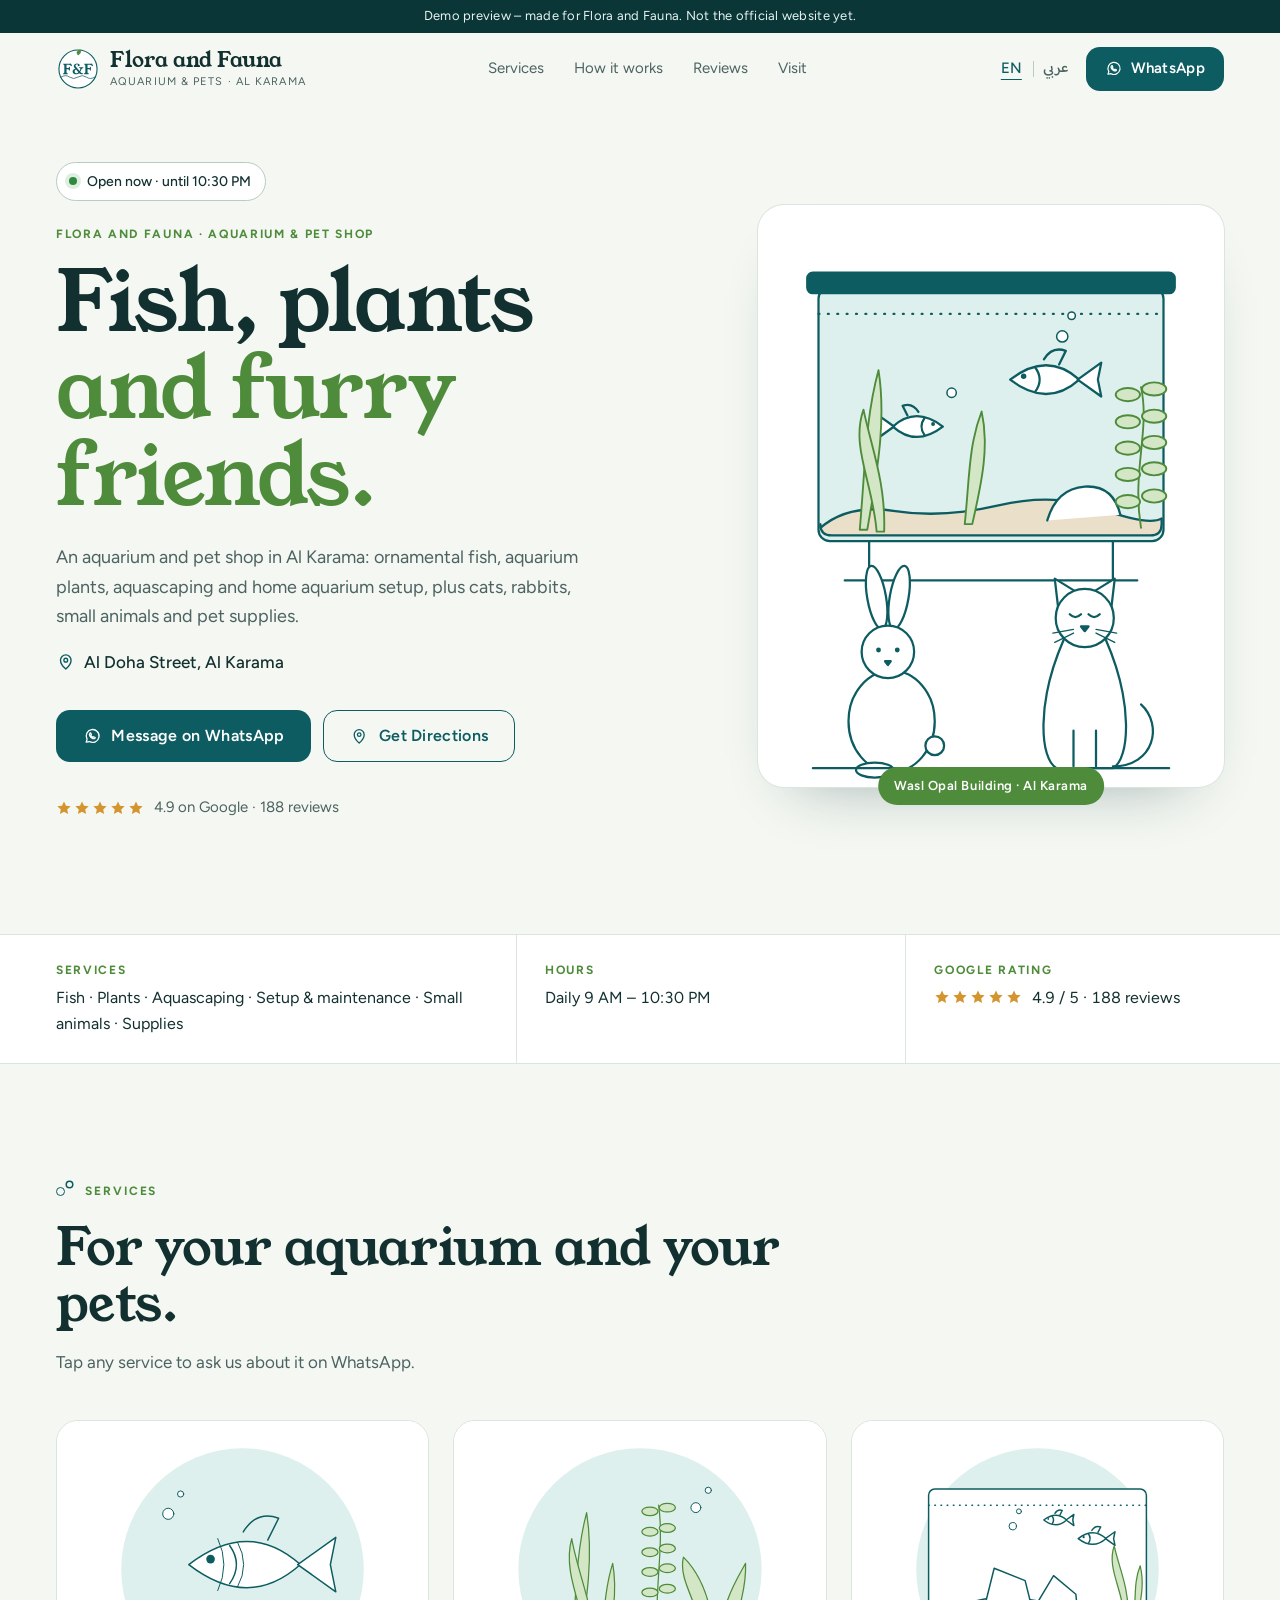
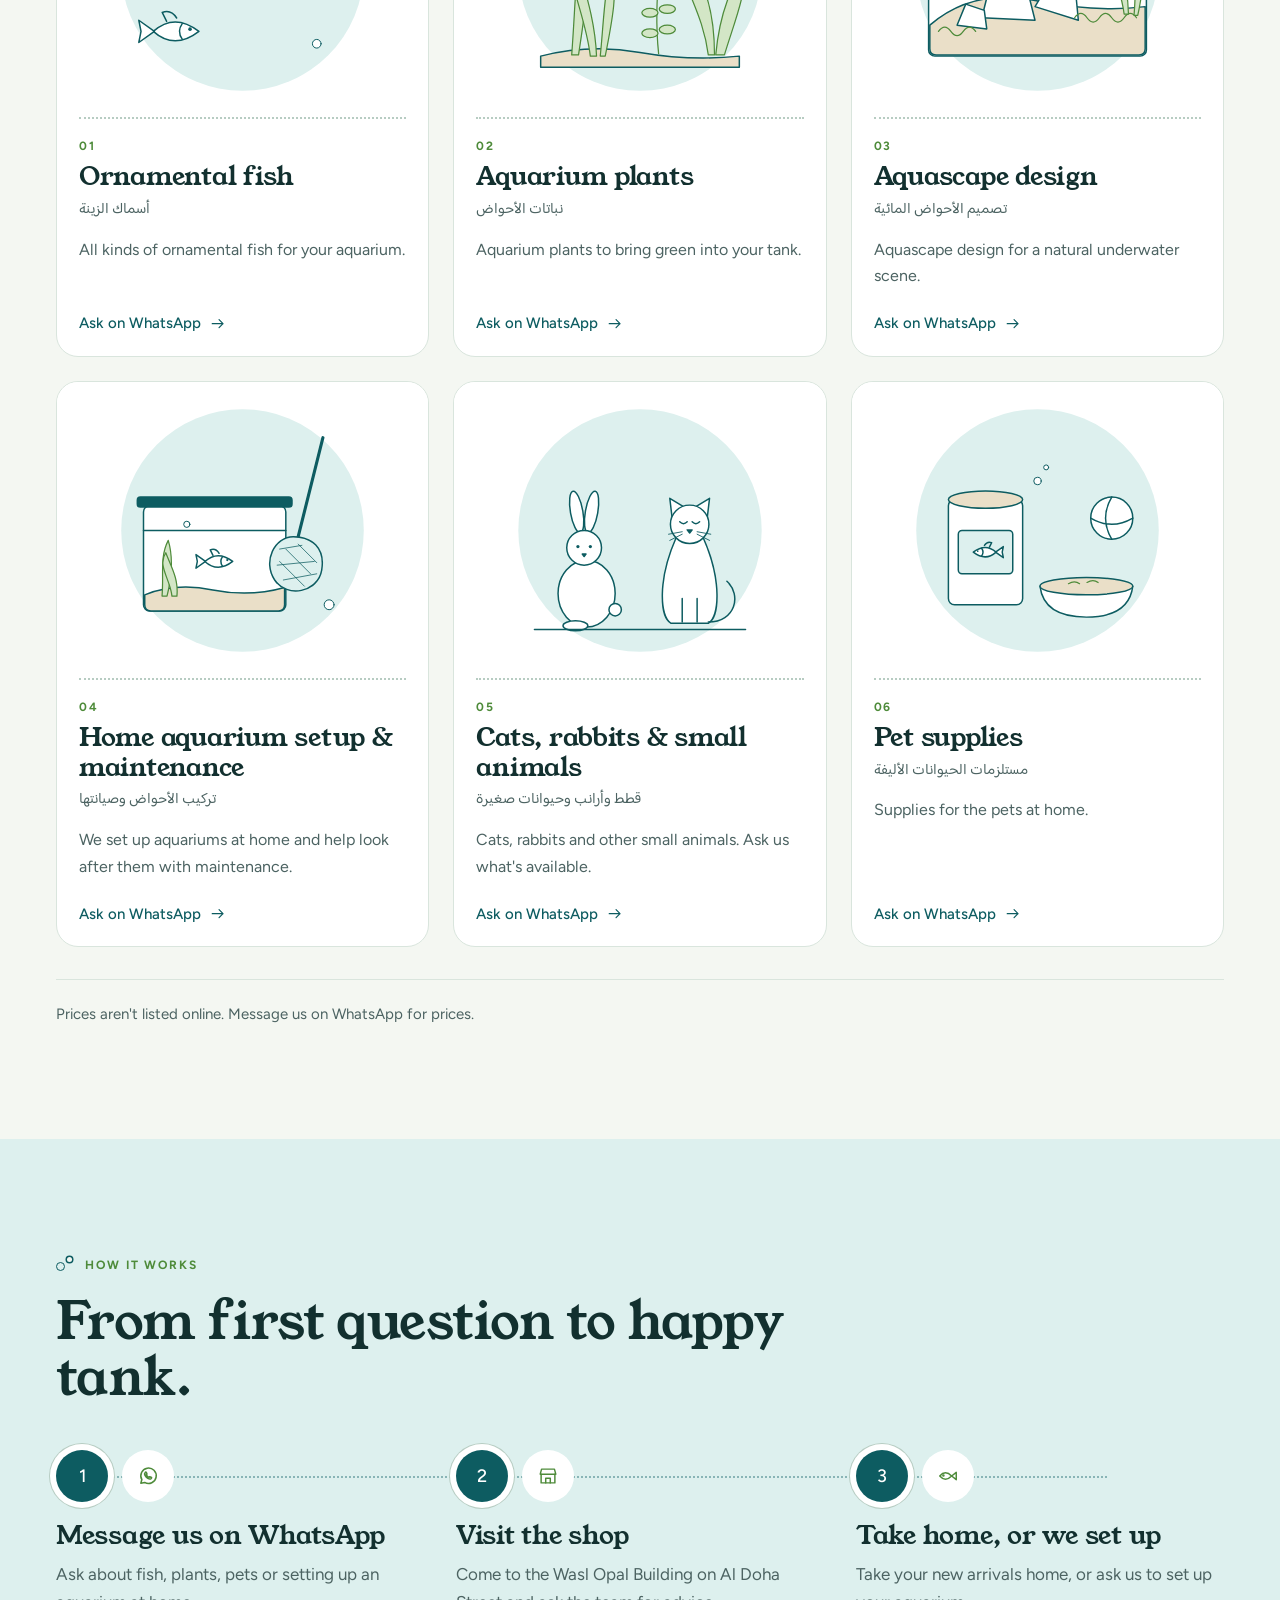
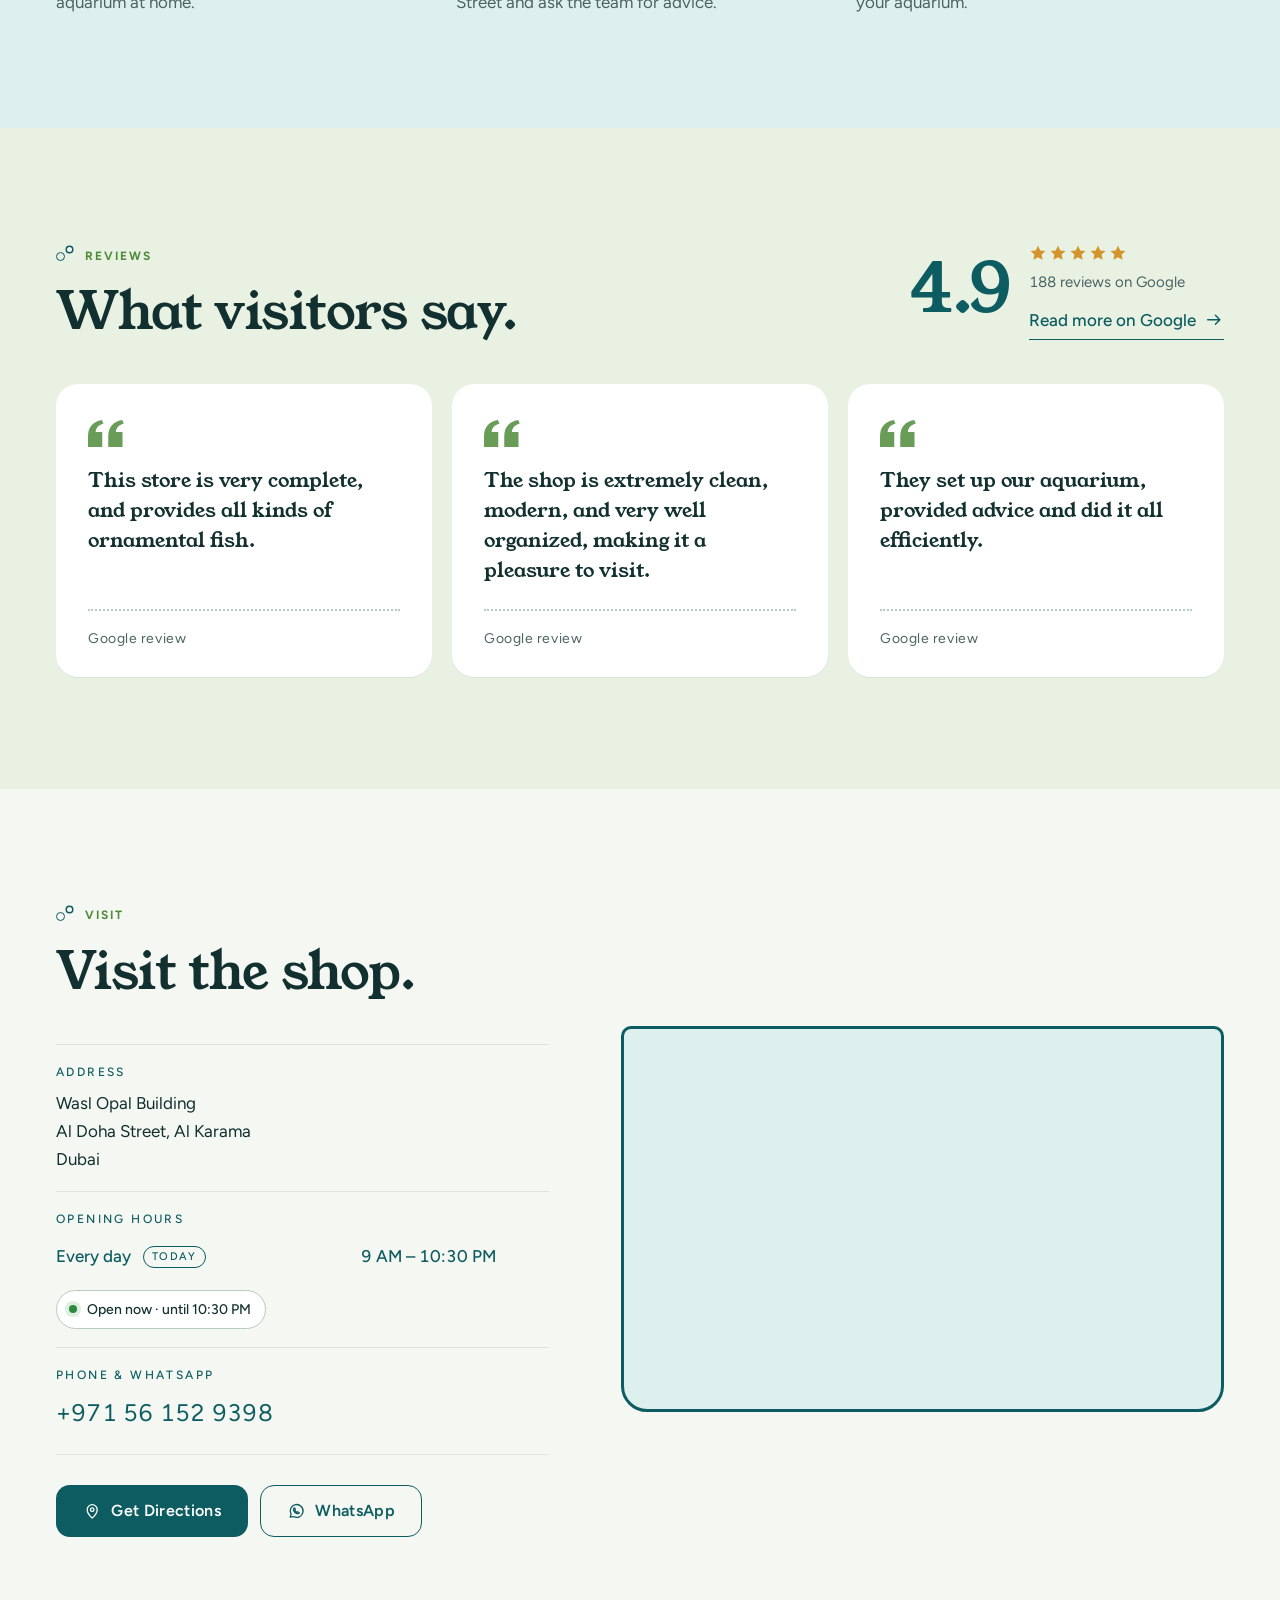
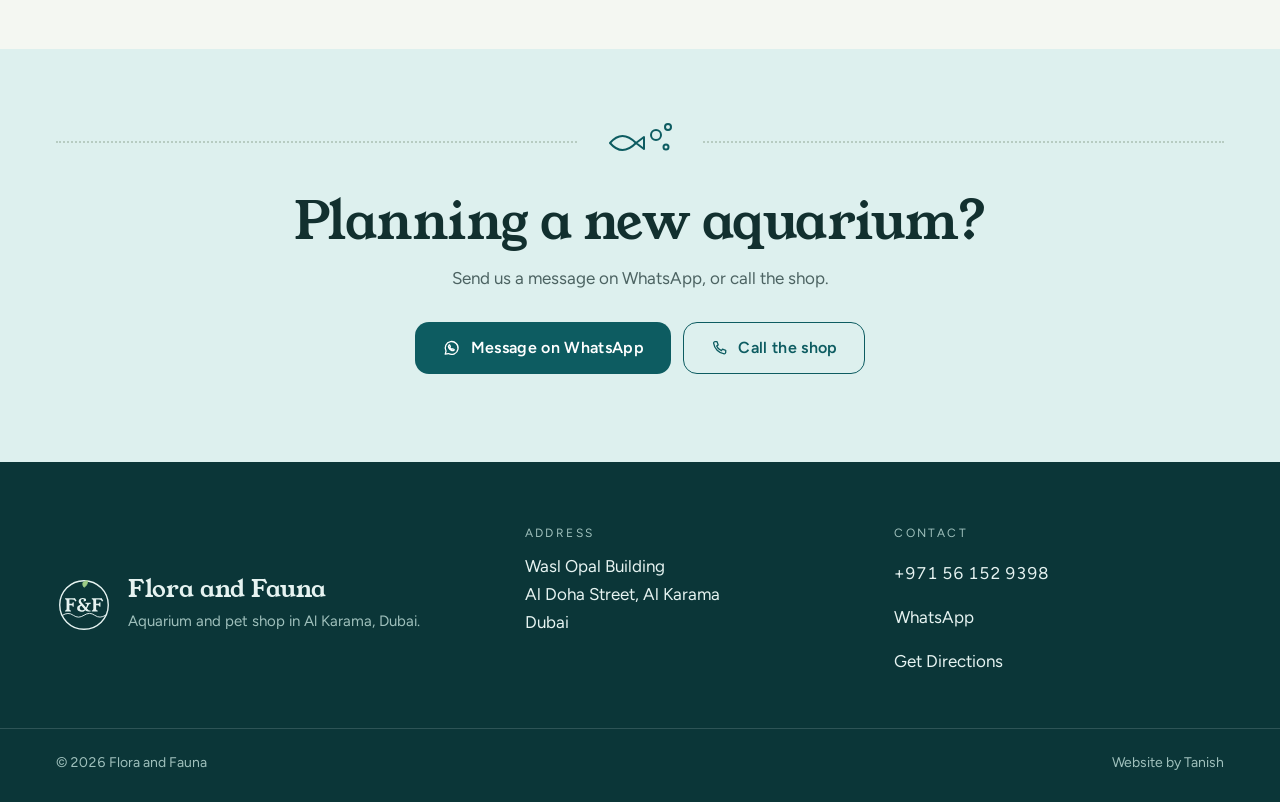
==== index.html @ 88a0947f "Demo website for Flora and Fauna aquarium & pet shop, Al Karama, Dubai Co-Authored-By: Claude Opus 5" ====
<!doctype html>
<html lang="en" dir="ltr">
<head>
  <meta charset="utf-8">
  <meta name="viewport" content="width=device-width, initial-scale=1, viewport-fit=cover">
  <title>Flora and Fauna · Aquarium and pet shop in Al Karama, Dubai</title>
  <meta name="description" content="Aquarium and pet shop in Al Karama, Dubai: ornamental fish, aquarium plants, aquascape design, home aquarium setup and maintenance, cats, rabbits, small animals and pet supplies. Rated 4.9 on Google.">
  <meta name="robots" content="noindex">
  <meta name="theme-color" content="#F4F7F2">

  <link rel="icon" href="images/logo.svg" type="image/svg+xml">
  <link rel="apple-touch-icon" href="images/apple-touch-icon.png">

  <!-- Social sharing (WhatsApp, iMessage, X…). WhatsApp previews don't run JavaScript, so these are plain text. -->
  <meta property="og:type" content="website">
  <meta property="og:site_name" content="Flora and Fauna">
  <meta property="og:title" content="Flora and Fauna · Aquarium & pet shop, Al Karama">
  <meta property="og:description" content="Ornamental fish, aquarium plants, aquascaping, home aquarium setup, cats, rabbits & pet supplies. 4.9 on Google.">
  <meta property="og:url" content="https://tanish0212.github.io/flora-and-fauna-demo/">
  <meta property="og:image" content="https://tanish0212.github.io/flora-and-fauna-demo/images/og-image.jpg">
  <meta property="og:image:type" content="image/jpeg">
  <meta property="og:image:width" content="1200">
  <meta property="og:image:height" content="630">
  <meta property="og:image:alt" content="Flora and Fauna, an aquarium and pet shop in Al Karama, Dubai">
  <meta name="twitter:card" content="summary_large_image">
  <meta name="twitter:title" content="Flora and Fauna · Aquarium & pet shop, Al Karama">
  <meta name="twitter:description" content="Ornamental fish, aquarium plants, aquascaping, home aquarium setup, cats, rabbits & pet supplies. 4.9 on Google.">
  <meta name="twitter:image" content="https://tanish0212.github.io/flora-and-fauna-demo/images/og-image.jpg">

  <link rel="preconnect" href="https://fonts.googleapis.com">
  <link rel="preconnect" href="https://fonts.gstatic.com" crossorigin>
  <!-- Fonts load without blocking the first paint -->
  <link rel="preload" as="style" href="https://fonts.googleapis.com/css2?family=Young+Serif&amp;family=Figtree:wght@400;500;600;700&amp;family=Baloo+Bhaijaan+2:wght@400;500;600&amp;display=swap">
  <link rel="stylesheet" href="https://fonts.googleapis.com/css2?family=Young+Serif&amp;family=Figtree:wght@400;500;600;700&amp;family=Baloo+Bhaijaan+2:wght@400;500;600&amp;display=swap" media="print" onload="this.media='all'">
  <noscript><link rel="stylesheet" href="https://fonts.googleapis.com/css2?family=Young+Serif&amp;family=Figtree:wght@400;500;600;700&amp;family=Baloo+Bhaijaan+2:wght@400;500;600&amp;display=swap"></noscript>
  <link rel="stylesheet" href="style.css">
</head>
<body>
  <a class="skip-link" href="#main" data-t="skip">Skip to content</a>

  <!-- DEMO BANNER: delete this line (or set SHOP.showDemoBanner = false) when the site goes live -->
  <p class="demo-banner" data-t="demoBanner">Demo preview – made for Flora and Fauna. Not the official website yet.</p>

  <header class="site-header">
    <div class="container header-inner">
      <a class="brand" href="#top">
        <img class="brand-mark" src="images/logo.svg" width="44" height="44" alt="">
        <span class="brand-word">
          <span class="brand-name" data-t="brandName">Flora and Fauna</span>
          <span class="brand-sub" data-t="brandSub">Aquarium & Pets · Al Karama</span>
        </span>
        <span class="visually-hidden" data-shop="name">Flora and Fauna</span>
      </a>
      <nav class="nav" data-t-aria="navLabel" aria-label="Main">
        <a href="#services" data-t="navServices">Services</a>
        <a href="#how" data-t="navHow">How it works</a>
        <a href="#reviews" data-t="navReviews">Reviews</a>
        <a href="#visit" data-t="navVisit">Visit</a>
      </nav>
      <div class="header-actions">
        <div class="lang-toggle" role="group" data-t-aria="langLabel" aria-label="Language">
          <button type="button" data-lang="en" lang="en" aria-pressed="true">EN</button>
          <span class="lang-sep" aria-hidden="true"></span>
          <button type="button" data-lang="ar" lang="ar" aria-pressed="false">عربي</button>
        </div>
        <a class="btn btn-primary btn-sm js-wa" href="https://wa.me/971561529398?text=Hello%20Flora%20and%20Fauna%2C%20I%20found%20you%20on%20your%20website%20and%20I%27d%20like%20to%20ask%20a%20question." target="_blank" rel="noopener" data-t-aria="waAria" aria-label="Message Flora and Fauna on WhatsApp">
          <svg class="icon" viewBox="0 0 24 24" width="18" height="18" aria-hidden="true"><use href="#i-wa"/></svg>
          <span class="label-long" data-t="waShort">WhatsApp</span>
        </a>
      </div>
    </div>
  </header>

  <main id="main">
    <!-- HERO -->
    <section class="hero" id="top" aria-labelledby="hero-title">
      <div class="container hero-grid">
        <div class="hero-copy">
          <p class="status js-status reveal"><span class="status-dot" aria-hidden="true"></span><span class="status-text"></span></p>
          <p class="eyebrow reveal" data-t="heroEyebrow">Flora and Fauna</p>
          <h1 class="hero-title js-hero-title" id="hero-title">Fish, plants and furry friends.</h1>
          <p class="lead reveal" data-t="heroSub"></p>
          <p class="place reveal">
            <svg class="icon" viewBox="0 0 24 24" width="18" height="18" aria-hidden="true"><use href="#i-pin"/></svg>
            <span data-t="heroPlace">Al Doha Street, Al Karama</span>
          </p>
          <div class="actions reveal">
            <a class="btn btn-primary js-wa" href="https://wa.me/971561529398?text=Hello%20Flora%20and%20Fauna%2C%20I%20found%20you%20on%20your%20website%20and%20I%27d%20like%20to%20ask%20a%20question." target="_blank" rel="noopener">
              <svg class="icon" viewBox="0 0 24 24" width="20" height="20" aria-hidden="true"><use href="#i-wa"/></svg>
              <span data-t="waCta">Message on WhatsApp</span><span class="visually-hidden js-newtab"></span>
            </a>
            <a class="btn btn-ghost js-dir" href="https://www.google.com/maps/search/?api=1&amp;query=Flora+and+Fauna+Wasl+Opal+Building+Al+Doha+Street+Al+Karama+Dubai" target="_blank" rel="noopener">
              <svg class="icon" viewBox="0 0 24 24" width="20" height="20" aria-hidden="true"><use href="#i-pin"/></svg>
              <span data-t="directions">Get Directions</span><span class="visually-hidden js-newtab"></span>
            </a>
          </div>
          <a class="rating js-rating js-reviews reveal" href="#reviews"></a>
        </div>
        <figure class="hero-media reveal">
          <div class="frame">
            <img class="js-img" data-img="hero" src="images/aquarium.svg" alt="" width="480" height="600" fetchpriority="high">
          </div>
          <figcaption class="media-caption" data-t="heroCaption">Wasl Opal Building · Al Karama</figcaption>
        </figure>
      </div>
    </section>

    <!-- QUICK FACTS -->
    <section class="strip" data-t-aria="stripAria" aria-label="Quick facts">
      <div class="container strip-grid">
        <div class="strip-item">
          <span class="strip-label" data-t="stripServicesLabel">Services</span>
          <span class="strip-value" data-t="stripServices"></span>
        </div>
        <div class="strip-item">
          <span class="strip-label" data-t="stripHoursLabel">Hours</span>
          <span class="strip-value js-strip-hours"></span>
        </div>
        <div class="strip-item">
          <span class="strip-label" data-t="stripRatingLabel">Google rating</span>
          <span class="strip-value"><span class="js-stars"></span> <span class="num" data-t="stripRating"></span></span>
        </div>
      </div>
    </section>

    <!-- SERVICES -->
    <section class="section" id="services" aria-labelledby="services-title">
      <div class="container">
        <header class="section-head reveal">
          <p class="kicker"><span class="kicker-num">01</span><span data-t="servicesKicker">Services</span></p>
          <h2 id="services-title" data-t="servicesTitle">For your aquarium and your pets.</h2>
          <p class="section-intro" data-t="servicesIntro"></p>
        </header>
        <ul class="services js-services" role="list"></ul>
        <p class="quote-note reveal" data-t="quoteNote"></p>
      </div>
    </section>

    <!-- HOW IT WORKS -->
    <section class="section section-alt" id="how" aria-labelledby="how-title">
      <div class="container">
        <header class="section-head reveal">
          <p class="kicker"><span class="kicker-num">02</span><span data-t="howKicker">How it works</span></p>
          <h2 id="how-title" data-t="howTitle">Three simple steps.</h2>
        </header>
        <ol class="steps js-steps" role="list"></ol>
      </div>
    </section>

    <!-- REVIEWS -->
    <section class="section section-reviews" id="reviews" aria-labelledby="reviews-title">
      <div class="container">
        <div class="reviews-head reveal">
          <div>
            <p class="kicker"><span class="kicker-num">03</span><span data-t="reviewsKicker">Reviews</span></p>
            <h2 id="reviews-title" data-t="reviewsTitle">In our customers' words.</h2>
          </div>
          <div class="score">
            <span class="score-value js-score" lang="en" dir="ltr">4.9</span>
            <div class="score-meta">
              <span class="js-stars score-stars"></span>
              <span class="score-count num" data-t="basedOn">188 reviews on Google</span>
              <a class="text-link js-reviews" href="#reviews">
                <span data-t="readMore">Read more on Google</span><span class="visually-hidden js-newtab"></span>
                <svg class="icon icon-arrow" viewBox="0 0 24 24" width="18" height="18" aria-hidden="true"><use href="#i-arrow"/></svg>
              </a>
            </div>
          </div>
        </div>
        <ul class="reviews js-reviews-list" role="list"></ul>
      </div>
    </section>

    <!-- VISIT -->
    <section class="section section-visit" id="visit" aria-labelledby="visit-title">
      <div class="container visit-grid">
        <div class="visit-copy">
          <header class="section-head reveal">
            <p class="kicker"><span class="kicker-num">04</span><span data-t="visitKicker">Visit</span></p>
            <h2 id="visit-title" data-t="visitTitle">Find us.</h2>
          </header>
          <dl class="visit-info reveal">
            <div>
              <dt data-t="addressLabel">Address</dt>
              <dd><address class="js-address"></address></dd>
            </div>
            <div>
              <dt data-t="hoursLabel">Opening hours</dt>
              <dd>
                <table class="hours js-hours"></table>
                <span class="status status--inline js-status"><span class="status-dot" aria-hidden="true"></span><span class="status-text"></span></span>
              </dd>
            </div>
            <div>
              <dt data-t="phoneLabel">Phone &amp; WhatsApp</dt>
              <dd><a class="phone-link js-tel js-phone" href="tel:+971561529398">+971 56 152 9398</a></dd>
            </div>
          </dl>
          <div class="actions reveal">
            <a class="btn btn-primary js-dir" href="https://www.google.com/maps/search/?api=1&amp;query=Flora+and+Fauna+Wasl+Opal+Building+Al+Doha+Street+Al+Karama+Dubai" target="_blank" rel="noopener">
              <svg class="icon" viewBox="0 0 24 24" width="20" height="20" aria-hidden="true"><use href="#i-pin"/></svg>
              <span data-t="directions">Get Directions</span><span class="visually-hidden js-newtab"></span>
            </a>
            <a class="btn btn-ghost js-wa" href="https://wa.me/971561529398?text=Hello%20Flora%20and%20Fauna%2C%20I%20found%20you%20on%20your%20website%20and%20I%27d%20like%20to%20ask%20a%20question." target="_blank" rel="noopener">
              <svg class="icon" viewBox="0 0 24 24" width="20" height="20" aria-hidden="true"><use href="#i-wa"/></svg>
              <span data-t="waShort">WhatsApp</span><span class="visually-hidden js-newtab"></span>
            </a>
          </div>
        </div>
        <div class="map reveal">
          <iframe class="js-map" title="Map" width="600" height="380" loading="lazy" referrerpolicy="no-referrer-when-downgrade" allowfullscreen></iframe>
        </div>
      </div>
    </section>

    <!-- CLOSING CTA -->
    <section class="cta-band" aria-labelledby="cta-title">
      <div class="container cta-inner reveal">
        <div class="motif" aria-hidden="true"><svg viewBox="0 0 96 40" width="96" height="40"><g fill="none" stroke="currentColor" stroke-width="2" stroke-linecap="round" stroke-linejoin="round"><path d="M18 22q12-14 26 0-14 14-26 0Z"/><path d="M44 22l8-6v12Z"/><circle cx="64" cy="14" r="5"/><circle cx="76" cy="6" r="3"/><circle cx="74" cy="26" r="2.5"/></g></svg></div>
        <h2 id="cta-title" class="cta-title" data-t="ctaTitle"></h2>
        <p class="cta-sub" data-t="ctaSub"></p>
        <div class="actions actions--center">
          <a class="btn btn-primary js-wa" href="https://wa.me/971561529398?text=Hello%20Flora%20and%20Fauna%2C%20I%20found%20you%20on%20your%20website%20and%20I%27d%20like%20to%20ask%20a%20question." target="_blank" rel="noopener">
            <svg class="icon" viewBox="0 0 24 24" width="20" height="20" aria-hidden="true"><use href="#i-wa"/></svg>
            <span data-t="waCta">Message on WhatsApp</span><span class="visually-hidden js-newtab"></span>
          </a>
          <a class="btn btn-ghost js-tel" href="tel:+971561529398">
            <svg class="icon" viewBox="0 0 24 24" width="20" height="20" aria-hidden="true"><use href="#i-phone"/></svg>
            <span data-t="callCta">Call us</span>
          </a>
        </div>
      </div>
    </section>
  </main>

  <footer class="site-footer">
    <div class="container footer-grid">
      <div class="footer-brand">
        <img src="images/logo-light.svg" width="56" height="56" alt="">
        <div>
          <p class="footer-name" data-t="footerName">Flora and Fauna</p>
          <p class="footer-tag" data-t="footerTag"></p>
        </div>
      </div>
      <div class="footer-col">
        <p class="footer-label" data-t="addressLabel">Address</p>
        <address class="js-address"></address>
      </div>
      <div class="footer-col">
        <p class="footer-label" data-t="footerContact">Contact</p>
        <p><a class="js-tel js-phone" href="tel:+971561529398">+971 56 152 9398</a></p>
        <p><a class="js-wa" href="https://wa.me/971561529398?text=Hello%20Flora%20and%20Fauna%2C%20I%20found%20you%20on%20your%20website%20and%20I%27d%20like%20to%20ask%20a%20question." target="_blank" rel="noopener"><span data-t="waShort">WhatsApp</span><span class="visually-hidden js-newtab"></span></a></p>
        <p><a class="js-dir" href="https://www.google.com/maps/search/?api=1&amp;query=Flora+and+Fauna+Wasl+Opal+Building+Al+Doha+Street+Al+Karama+Dubai" target="_blank" rel="noopener"><span data-t="directions">Get Directions</span><span class="visually-hidden js-newtab"></span></a></p>
      </div>
    </div>
    <div class="container footer-bottom">
      <p>© <span class="js-year num"></span> <span lang="en" data-shop="name">Flora and Fauna</span></p>
      <p data-t="credit">Website by Tanish</p>
    </div>
  </footer>

  <a class="fab js-wa" href="https://wa.me/971561529398?text=Hello%20Flora%20and%20Fauna%2C%20I%20found%20you%20on%20your%20website%20and%20I%27d%20like%20to%20ask%20a%20question." target="_blank" rel="noopener" data-t-aria="waAria" aria-label="Message Flora and Fauna on WhatsApp">
    <svg viewBox="0 0 24 24" width="28" height="28" aria-hidden="true"><use href="#i-wa"/></svg>
  </a>

  <!-- Icon set (drawn for this site, stroke only) -->
  <svg width="0" height="0" style="position:absolute" aria-hidden="true" focusable="false">
    <symbol id="i-wa" viewBox="0 0 24 24"><g fill="none" stroke="currentColor" stroke-width="1.7" stroke-linecap="round" stroke-linejoin="round"><path d="M4.2 19.8l1.1-3.9A8.4 8.4 0 1 1 8.4 19z"/><path d="M9 8.3c.2-.5.6-.6 1-.5l.9 2-.7.9c.5 1.2 1.5 2.2 2.8 2.8l.9-.7 2 .9c.1.4 0 .8-.5 1.1-.9.6-2.1.6-3.6-.2a8.4 8.4 0 0 1-2.9-2.9c-.8-1.5-.8-2.7.1-3.4z"/></g></symbol>
    <symbol id="i-pin" viewBox="0 0 24 24"><g fill="none" stroke="currentColor" stroke-width="1.7" stroke-linecap="round" stroke-linejoin="round"><path d="M12 21s-6.5-5.8-6.5-11a6.5 6.5 0 0 1 13 0c0 5.2-6.5 11-6.5 11Z"/><circle cx="12" cy="10" r="2.3"/></g></symbol>
    <symbol id="i-phone" viewBox="0 0 24 24"><path fill="none" stroke="currentColor" stroke-width="1.7" stroke-linecap="round" stroke-linejoin="round" d="M6.6 3.5h2.6l1.5 4.2-2 1.4a10.6 10.6 0 0 0 6.2 6.2l1.4-2 4.2 1.5v2.6a1.9 1.9 0 0 1-2 1.9A16.2 16.2 0 0 1 4.7 5.5a1.9 1.9 0 0 1 1.9-2Z"/></symbol>
    <symbol id="i-arrow" viewBox="0 0 24 24"><path fill="none" stroke="currentColor" stroke-width="1.7" stroke-linecap="round" stroke-linejoin="round" d="M4.5 12h15M14 6.5l5.5 5.5-5.5 5.5"/></symbol>
    <symbol id="i-shop" viewBox="0 0 24 24"><g fill="none" stroke="currentColor" stroke-width="1.6" stroke-linecap="round" stroke-linejoin="round"><path d="M4.5 10v9.5h15V10"/><path d="M3.5 10h17l-1.5-5.5h-14Z"/><path d="M9.5 19.5v-5h5v5"/></g></symbol>
    <symbol id="i-fish" viewBox="0 0 24 24"><g fill="none" stroke="currentColor" stroke-width="1.6" stroke-linecap="round" stroke-linejoin="round"><path d="M3 12q6-7 13 0-7 7-13 0Z"/><path d="M16 12l5-4v8Z"/><circle cx="7" cy="11.5" r=".6" fill="currentColor"/></g></symbol>
  </svg>

  <noscript>
    <div class="noscript">Flora and Fauna · Wasl Opal Building, Al Doha Street, Al Karama, Dubai · <a href="https://wa.me/971561529398">WhatsApp +971 56 152 9398</a></div>
  </noscript>

  <script src="script.js"></script>
</body>
</html>
---- style.css ----
/* Flora and Fauna — stylesheet. Light leafy background, deep teal + leaf green, water tint and sand; aquarium-tank frames. */

:root {
  --bg: #F4F7F2; --surface: #FFFFFF; --alt: #DDF0EE; --line: #D9E5DD; --line-2: #B7CCC2;
  --ink: #12302F; --muted: #4C6362;
  --accent: #0D5C61; --accent-hi: #0F6F75; --on-accent: #FFFFFF;
  --deep: #0B3638; --on-deep: #E6F3F1; --on-deep-muted: #9FC0BC; --deep-line: rgba(230, 243, 241, .16);
  --leaf: #4E8B3A; --leaf-l: #D3E6C6; --star: #D4952F;
  --open: #2E8A3E; --open-ring: rgba(46, 138, 62, .15); --closed: #8C9C98;
  --header-bg: #F4F7F2; --card-shadow: 0 24px 48px -32px rgba(11, 54, 56, .45); --fab-shadow: rgba(11, 54, 56, .5);
  --f-display: "Young Serif", Georgia, serif;
  --f-body: "Figtree", system-ui, -apple-system, "Segoe UI", sans-serif;
  --f-ui: "Figtree", system-ui, sans-serif;
  --f-num: "Figtree", system-ui, sans-serif;
  --f-quote: "Young Serif", Georgia, serif;
  --f-brand: "Young Serif", Georgia, serif;
  --f-ar: "Baloo Bhaijaan 2", "Segoe UI", Tahoma, sans-serif;
  --f-ar-display: "Baloo Bhaijaan 2", "Segoe UI", Tahoma, sans-serif;
  --gutter: 20px; --max: 1180px; --header-h: 72px; --radius: 22px; --btn-radius: 14px;
  --ease: cubic-bezier(.2, .65, .2, 1); --svc-cols: 3;
  color-scheme: light;
}

/* =====================================================================
   Base layout (shared structure). The theme block at the end of this
   file gives the site its own look. Mobile-first; logical properties
   (inline/block) so Arabic RTL mirrors automatically.
   ===================================================================== */

*, *::before, *::after { box-sizing: border-box; }

html {
  -webkit-text-size-adjust: 100%;
  text-size-adjust: 100%;
  scroll-padding-top: calc(var(--header-h) + 12px);
}
@media (prefers-reduced-motion: no-preference) {
  html { scroll-behavior: smooth; }
}
html[lang="ar"] {
  --f-display: var(--f-ar-display);
  --f-body: var(--f-ar);
  --f-brand: var(--f-ar-display);
}

body {
  margin: 0;
  background: var(--bg);
  color: var(--ink);
  font: 400 1.0625rem/1.65 var(--f-body);
  -webkit-font-smoothing: antialiased;
  -moz-osx-font-smoothing: grayscale;
  overflow-x: clip;
  font-variant-numeric: lining-nums;
  font-feature-settings: "lnum" 1;
}
html[lang="ar"] body { line-height: 1.8; }

img, svg, iframe { display: block; max-width: 100%; }
img { height: auto; }
a { color: inherit; text-decoration: none; }
p, h1, h2, h3, ul, ol, dl, dd, figure, blockquote { margin: 0; padding: 0; }
ul[role="list"], ol[role="list"] { list-style: none; }
address { font-style: normal; }
button { font: inherit; color: inherit; }
[hidden] { display: none !important; }

::selection { background: var(--accent); color: var(--on-accent); }
:focus-visible { outline: 2px solid var(--accent); outline-offset: 3px; border-radius: 2px; }

.container {
  width: 100%;
  max-width: calc(var(--max) + var(--gutter) * 2);
  margin-inline: auto;
  padding-inline: var(--gutter);
}
@media (min-width: 768px) { :root { --gutter: 40px; } }
@media (min-width: 1280px) { :root { --gutter: 56px; } }

.visually-hidden {
  position: absolute !important;
  width: 1px; height: 1px;
  overflow: hidden; clip: rect(0 0 0 0); clip-path: inset(50%);
  white-space: nowrap;
}
.ltr { unicode-bidi: isolate; direction: ltr; }
.num { font-family: var(--f-num); font-variant-numeric: lining-nums tabular-nums; }

.skip-link {
  position: absolute; inset-inline-start: 12px; top: -60px; z-index: 100;
  background: var(--accent); color: var(--on-accent); padding: 12px 16px; border-radius: var(--radius);
  font-weight: 500;
}
.skip-link:focus { top: 12px; }

/* ---------- Demo banner ---------- */
.demo-banner {
  background: var(--deep);
  color: var(--on-deep);
  text-align: center;
  font-size: .8125rem;
  line-height: 1.45;
  letter-spacing: .02em;
  padding: 7px var(--gutter);
}

/* ---------- Icons ---------- */
.icon { display: inline-flex; flex: none; }
.icon svg, svg.icon { width: 1.15em; height: 1.15em; }
[dir="rtl"] .icon-arrow, [dir="rtl"] .service-link .icon svg { transform: scaleX(-1); }

/* ---------- Buttons ---------- */
.btn {
  display: inline-flex; align-items: center; justify-content: center; gap: 10px;
  min-height: 52px; padding: 0 26px;
  border-radius: var(--btn-radius);
  font: 500 1rem/1 var(--f-body);
  letter-spacing: .02em;
  border: 1px solid transparent;
  transition: background-color .25s var(--ease), color .25s var(--ease), border-color .25s var(--ease), transform .25s var(--ease);
  white-space: nowrap;
}
.btn-primary { background: var(--accent); color: var(--on-accent); }
.btn-primary:hover { background: var(--accent-hi); }
.btn-ghost { border-color: var(--accent); color: var(--accent); background: transparent; }
.btn-ghost:hover { background: var(--accent); color: var(--on-accent); }
.btn:active { transform: translateY(1px); }
.btn-sm { min-height: 44px; padding: 0 16px; font-size: .9375rem; gap: 8px; }

.actions { display: flex; flex-wrap: wrap; gap: 12px; }
.actions--center { justify-content: center; }

.text-link {
  display: inline-flex; align-items: center; gap: 8px;
  min-height: 44px;
  color: var(--accent); font-weight: 500;
  border-bottom: 1px solid currentColor;
  padding-top: 4px;
  transition: gap .25s var(--ease);
}
.text-link:hover { gap: 12px; }

/* ---------- Header ---------- */
.site-header {
  position: sticky; top: 0; z-index: 50;
  background: var(--header-bg);
  border-bottom: 1px solid transparent;
  transition: border-color .3s var(--ease), box-shadow .3s var(--ease);
}
.site-header.is-compact { border-bottom-color: var(--line); }
.header-inner {
  display: flex; align-items: center; justify-content: space-between; gap: 12px;
  min-height: var(--header-h);
}
.brand { display: inline-flex; align-items: center; gap: 10px; min-height: 44px; min-width: 0; }
.brand-mark { width: 40px; height: 40px; flex: none; }
.brand-word { display: flex; flex-direction: column; line-height: 1.1; min-width: 0; }
.brand-name { font: 500 1.25rem/1 var(--f-brand); white-space: nowrap; }
.brand-sub {
  display: none;
  font-size: .6875rem; letter-spacing: .18em; text-transform: uppercase; color: var(--muted);
  margin-top: 5px; white-space: nowrap;
}
html[lang="ar"] .brand-sub { letter-spacing: 0; font-size: .75rem; }

.nav { display: none; }
.header-actions { display: flex; align-items: center; gap: 8px; flex: none; }
.lang-toggle { display: flex; align-items: center; }
.lang-toggle button {
  min-width: 44px; min-height: 44px; padding: 0 8px;
  background: none; border: 0; cursor: pointer;
  font: 500 .9375rem/1 var(--f-ui);
  color: var(--muted);
  border-radius: 2px;
}
.lang-toggle button[lang="ar"] { font-family: var(--f-ar); }
.lang-toggle button[aria-pressed="true"] { color: var(--accent); text-decoration: underline; text-underline-offset: 6px; text-decoration-thickness: 1px; }
.lang-toggle button:hover { color: var(--ink); }
.lang-sep { width: 1px; height: 16px; background: var(--line-2); }

.site-header .btn-sm .label-long { display: none; }
.site-header .btn-sm { width: 44px; padding: 0; }

@media (min-width: 480px) {
  .brand-sub { display: block; }
  .site-header .btn-sm .label-long { display: inline; }
  .site-header .btn-sm { width: auto; padding: 0 18px; }
}
@media (min-width: 768px) {
  .brand-mark { width: 44px; height: 44px; }
}
@media (min-width: 1024px) {
  .nav { display: flex; gap: 2px; }
  .nav a {
    display: inline-flex; align-items: center; min-height: 44px; padding: 0 14px;
    font-size: .9375rem; color: var(--muted);
    transition: color .2s var(--ease);
  }
  .nav a:hover { color: var(--accent); }
}

/* ---------- Shared type ---------- */
.kicker {
  display: inline-flex; align-items: center; gap: 12px;
  font-size: .75rem; font-weight: 500; letter-spacing: .22em; text-transform: uppercase;
  color: var(--accent);
  margin-bottom: 18px;
}
.kicker-num { font-family: var(--f-num); font-size: .75rem; letter-spacing: .1em; }
html[lang="ar"] .kicker { letter-spacing: 0; font-size: .875rem; font-weight: 600; }

h1, h2, h3 { font-family: var(--f-display); font-weight: 500; color: var(--ink); }
h2 {
  font-size: clamp(2.125rem, 1.6rem + 2.4vw, 3.25rem);
  line-height: 1.08; letter-spacing: -.01em;
}
html[lang="ar"] h2 { font-size: clamp(1.75rem, 1.35rem + 1.8vw, 2.5rem); line-height: 1.4; letter-spacing: 0; font-weight: 600; }

.section { padding-block: 80px; }
.section-alt { background: var(--alt); }
@media (min-width: 1024px) { .section { padding-block: 112px; } }

.section-head { margin-bottom: 44px; max-width: 760px; }
.section-intro { margin-top: 16px; color: var(--muted); max-width: 56ch; }

/* ---------- Status badge ---------- */
.status {
  display: inline-flex; align-items: center; gap: 10px;
  font-size: .875rem; font-weight: 500; color: var(--ink);
  padding: 7px 14px 7px 12px;
  border: 1px solid var(--line-2); border-radius: 999px;
  background: var(--surface);
}
.status-dot { width: 8px; height: 8px; border-radius: 50%; background: var(--closed); flex: none; }
.status[data-state="open"] .status-dot { background: var(--open); box-shadow: 0 0 0 4px var(--open-ring); }
.status--inline { margin-top: 14px; }

/* ---------- Hero ---------- */
.hero { padding-block: 32px 64px; position: relative; }
.hero-grid { display: grid; gap: 44px; align-items: center; }
.hero-copy .status { margin-bottom: 24px; }
.eyebrow {
  font-size: .75rem; letter-spacing: .24em; text-transform: uppercase; color: var(--accent); font-weight: 500;
  margin-bottom: 14px;
}
html[lang="ar"] .eyebrow { letter-spacing: 0; font-size: .9375rem; font-weight: 600; }
.hero-title {
  font-size: clamp(2.75rem, 1.9rem + 4.2vw, 5.25rem);
  line-height: 1; letter-spacing: -.015em;
}
.hero-title .line { display: block; }
.hero-title .accent { color: var(--accent); }
html[lang="ar"] .hero-title { font-size: clamp(2.125rem, 1.5rem + 3vw, 3.75rem); line-height: 1.35; letter-spacing: 0; font-weight: 600; }
.lead { margin-top: 22px; font-size: 1.125rem; color: var(--muted); max-width: 46ch; }
.place { display: inline-flex; align-items: center; gap: 8px; margin-top: 16px; font-weight: 500; color: var(--ink); }
.place .icon { color: var(--accent); }
.hero .actions { margin-top: 30px; }
.rating {
  display: inline-flex; align-items: center; gap: 10px; flex-wrap: wrap;
  margin-top: 24px; min-height: 44px;
  font-size: .9375rem; color: var(--muted);
}
.rating:hover span { color: var(--ink); }
.stars { display: inline-flex; gap: 2px; color: var(--star); vertical-align: -2px; }

.hero-media { position: relative; max-width: 420px; width: 100%; margin-inline: auto; }
.frame { position: relative; overflow: hidden; aspect-ratio: 4 / 5; background: var(--alt); }
.frame img { width: 100%; height: 100%; object-fit: cover; }
.frame img[src$=".svg"] { object-fit: contain; }
.media-caption {
  position: absolute; inset-inline-start: 50%; bottom: -18px; transform: translateX(-50%);
  background: var(--surface); border: 1px solid var(--line);
  padding: 8px 16px; border-radius: 999px;
  font-size: .8125rem; letter-spacing: .04em; white-space: nowrap; color: var(--ink);
}
[dir="rtl"] .media-caption { transform: translateX(50%); }

@media (min-width: 768px) {
  .hero { padding-block: 48px 88px; }
  .hero-media { max-width: 440px; }
}
@media (min-width: 1024px) {
  .hero { padding-block: 56px 104px; }
  .hero-grid { grid-template-columns: 1.15fr .85fr; gap: 72px; }
  .hero-media { max-width: none; margin-inline: 0; }
}

/* ---------- Quick facts strip ---------- */
.strip { border-block: 1px solid var(--line); background: var(--surface); }
.strip-grid { display: grid; }
.strip-item { display: flex; flex-direction: column; gap: 4px; padding-block: 20px; border-bottom: 1px solid var(--line); }
.strip-item:last-child { border-bottom: 0; }
.strip-label { font-size: .75rem; letter-spacing: .2em; text-transform: uppercase; color: var(--accent); font-weight: 500; }
html[lang="ar"] .strip-label { letter-spacing: 0; font-size: .875rem; }
.strip-value { font-size: 1rem; color: var(--ink); }
.strip-value .stars { margin-inline-end: 6px; }
.strip-line { display: block; }
@media (min-width: 768px) and (max-width: 1023px) {
  .strip-grid { grid-template-columns: 1fr 1fr; }
  .strip-item:first-child { grid-column: 1 / -1; }
  .strip-item:nth-child(2) { border-bottom: 0; }
  .strip-item:last-child { padding-inline-start: 28px; border-inline-start: 1px solid var(--line); }
}
@media (min-width: 1024px) {
  .strip-grid { grid-template-columns: 1.3fr 1.1fr .9fr; }
  .strip-item { border-bottom: 0; padding: 26px 28px; border-inline-start: 1px solid var(--line); }
  .strip-item:first-child { border-inline-start: 0; padding-inline-start: 0; }
}

/* ---------- Services ---------- */
.services { display: grid; gap: 20px; }
@media (min-width: 600px) { .services { grid-template-columns: repeat(2, 1fr); gap: 24px; } }
@media (min-width: 1100px) { .services { grid-template-columns: repeat(var(--svc-cols, 3), 1fr); } }
.service {
  display: flex; flex-direction: column;
  background: var(--surface);
  border: 1px solid var(--line);
  border-radius: var(--radius);
  overflow: hidden;
  transition: border-color .3s var(--ease), box-shadow .4s var(--ease);
}
.service:hover { border-color: var(--line-2); box-shadow: var(--card-shadow); }
.service-media { aspect-ratio: 5 / 4; background: var(--alt); overflow: hidden; border-bottom: 1px solid var(--line); }
.service-media img { width: 100%; height: 100%; object-fit: cover; transition: transform .8s var(--ease); }
.service-media img[src$=".svg"] { object-fit: contain; }
.service:hover .service-media img { transform: scale(1.03); }
.service-body { display: flex; flex-direction: column; flex: 1; padding: 22px 22px 18px; }
.service-num { font: 500 .75rem/1 var(--f-num); letter-spacing: .14em; color: var(--accent); }
.service-name { margin-top: 10px; font-size: 1.625rem; line-height: 1.15; }
html[lang="ar"] .service-name { font-size: 1.3125rem; line-height: 1.45; font-weight: 600; }
.service-alt { margin-top: 6px; font-size: .9375rem; color: var(--muted); }
.service-alt[lang="ar"] { font-family: var(--f-ar); }
.service-alt[lang="en"] { font-family: var(--f-display); }
[dir="ltr"] .service-alt { text-align: left; }
[dir="rtl"] .service-alt { text-align: right; }
.service-desc { margin-top: 14px; margin-bottom: 18px; color: var(--muted); font-size: 1rem; }
.service-link {
  display: inline-flex; align-items: center; gap: 8px;
  margin-top: auto; padding-top: 16px;
  min-height: 44px;
  color: var(--accent); font-weight: 500; font-size: .9375rem;
  border-top: 1px solid var(--line);
  transition: gap .25s var(--ease);
}
.service-link:hover { gap: 12px; }
.quote-note {
  margin-top: 32px; padding-top: 22px; border-top: 1px solid var(--line);
  color: var(--muted); font-size: .9375rem;
}

/* ---------- Steps ---------- */
.steps { display: grid; gap: 36px; position: relative; }
.step { position: relative; }
.step-mark { display: flex; align-items: center; gap: 14px; margin-bottom: 18px; position: relative; z-index: 1; }
.step-num {
  display: grid; place-items: center;
  width: 52px; height: 52px; border-radius: 50%;
  background: var(--accent); color: var(--on-accent);
  font: 500 1.125rem/1 var(--f-num);
}
.step-icon {
  display: grid; place-items: center;
  width: 52px; height: 52px; border-radius: 50%;
  border: 1px solid var(--line-2); background: var(--bg); color: var(--accent);
}
.step h3 { font-size: 1.625rem; line-height: 1.2; }
html[lang="ar"] .step h3 { font-size: 1.3125rem; font-weight: 600; line-height: 1.5; }
.step p { margin-top: 8px; color: var(--muted); max-width: 36ch; }
@media (min-width: 768px) {
  .steps { grid-template-columns: repeat(3, 1fr); gap: 32px; }
  .steps::before {
    content: ""; position: absolute; top: 26px; inset-inline: 26px 10%;
    border-top: 1px solid var(--line-2);
  }
}

/* ---------- Reviews ---------- */
.reviews-head { display: grid; gap: 28px; margin-bottom: 44px; align-items: end; }
.score { display: flex; align-items: center; gap: 20px; }
.score-value { font: 400 4.25rem/.9 var(--f-num); letter-spacing: -.03em; color: var(--accent); font-variant-numeric: lining-nums; }
.score-meta { display: grid; gap: 2px; justify-items: start; }
.score-stars .stars svg { width: 18px; height: 18px; }
.score-count { color: var(--muted); font-size: .9375rem; }
.reviews { display: grid; gap: 20px; }
.review figure {
  height: 100%;
  display: flex; flex-direction: column;
  background: var(--surface);
  border: 1px solid var(--line);
  border-radius: var(--radius);
  padding: 30px 26px 24px;
}
.quote-mark { color: var(--accent); opacity: .85; }
.review blockquote { margin-top: 18px; flex: 1; }
.review blockquote p { font: 400 1.25rem/1.45 var(--f-quote); color: var(--ink); }
.review figcaption {
  display: flex; align-items: center; gap: 10px; flex-wrap: wrap;
  margin-top: 24px; padding-top: 16px; border-top: 1px solid var(--line);
  font-size: .875rem; color: var(--muted); letter-spacing: .04em;
}
html[lang="ar"] .review figcaption { font-family: var(--f-ar); letter-spacing: 0; }
@media (min-width: 768px) {
  .reviews-head { grid-template-columns: 1fr auto; }
  .reviews { grid-template-columns: repeat(2, 1fr); }
  .review:first-child { grid-column: 1 / -1; }
}
@media (min-width: 1100px) {
  .reviews { grid-template-columns: repeat(3, 1fr); }
  .review:first-child { grid-column: auto; }
  .review figure { padding: 36px 32px 26px; }
}

/* ---------- Visit ---------- */
.visit-grid { display: grid; gap: 40px; }
.visit-info { display: grid; margin-bottom: 30px; border-top: 1px solid var(--line); }
.visit-info > div { padding-block: 18px; border-bottom: 1px solid var(--line); display: grid; gap: 6px; }
.visit-info dt { font-size: .75rem; letter-spacing: .2em; text-transform: uppercase; color: var(--accent); font-weight: 500; }
html[lang="ar"] .visit-info dt { letter-spacing: 0; font-size: .875rem; }
.visit-info address span { display: block; }
.phone-link {
  display: inline-flex; align-items: center; min-height: 44px;
  font: 400 1.5rem/1 var(--f-num); letter-spacing: .01em; color: var(--accent);
  font-variant-numeric: lining-nums tabular-nums;
  border-bottom: 1px solid transparent;
}
.phone-link:hover { border-bottom-color: currentColor; }
.hours { border-collapse: collapse; width: 100%; max-width: 440px; }
.hours th, .hours td { text-align: start; padding: 6px 0; font-weight: 400; vertical-align: baseline; }
.hours td { text-align: end; white-space: nowrap; padding-inline-start: 16px; font-variant-numeric: lining-nums tabular-nums; }
.hours tr.is-today th, .hours tr.is-today td { color: var(--accent); font-weight: 500; }
.today-flag {
  display: inline-block; margin-inline-start: 8px; padding: 1px 8px;
  font-size: .6875rem; letter-spacing: .12em; text-transform: uppercase;
  border: 1px solid currentColor; border-radius: 999px; vertical-align: 2px;
}
html[lang="ar"] .today-flag { letter-spacing: 0; font-size: .75rem; }
.map { border-radius: var(--radius); overflow: hidden; border: 1px solid var(--line); background: var(--alt); }
.map iframe { width: 100%; height: 350px; border: 0; }
@media (min-width: 1024px) {
  .visit-grid { grid-template-columns: .9fr 1.1fr; gap: 72px; align-items: center; }
  .map iframe { height: 380px; }
}

/* ---------- Closing CTA ---------- */
.cta-band { padding-block: 72px 88px; text-align: center; background: var(--alt); }
.motif { position: relative; display: flex; justify-content: center; margin-bottom: 32px; color: var(--accent); }
.motif::before { content: ""; position: absolute; inset-inline: 0; top: 50%; border-top: 1px solid var(--line-2); }
.motif svg { position: relative; background: var(--alt); padding-inline: 14px; box-sizing: content-box; }
.cta-title { font-size: clamp(2.125rem, 1.6rem + 2.4vw, 3.25rem); line-height: 1.1; }
html[lang="ar"] .cta-title { font-size: clamp(1.75rem, 1.35rem + 1.8vw, 2.5rem); line-height: 1.4; font-weight: 600; }
.cta-sub { margin: 14px auto 30px; color: var(--muted); max-width: 46ch; }

/* ---------- Footer ---------- */
.site-footer { background: var(--deep); color: var(--on-deep); padding-block: 64px 28px; }
.footer-grid { display: grid; gap: 36px; }
.footer-brand { display: flex; gap: 16px; align-items: center; }
.footer-brand img { width: 56px; height: 56px; flex: none; }
.footer-name { font: 500 1.5rem/1.15 var(--f-brand); }
.footer-tag { margin-top: 6px; color: var(--on-deep-muted); font-size: .9375rem; }
.footer-label { font-size: .75rem; letter-spacing: .2em; text-transform: uppercase; color: var(--on-deep-muted); margin-bottom: 10px; }
html[lang="ar"] .footer-label { letter-spacing: 0; font-size: .875rem; }
.footer-col address span { display: block; }
.footer-col a { display: inline-flex; align-items: center; min-height: 44px; border-bottom: 1px solid transparent; }
.footer-col a:hover { border-bottom-color: currentColor; }
.footer-col p { line-height: 1.3; }
.footer-bottom {
  display: flex; flex-wrap: wrap; justify-content: space-between; gap: 8px 24px;
  margin-top: 44px; padding-top: 22px; border-top: 1px solid var(--deep-line);
  font-size: .875rem; color: var(--on-deep-muted);
}
.site-footer :focus-visible { outline-color: var(--on-deep); }
@media (min-width: 768px) { .footer-grid { grid-template-columns: 1.3fr 1fr 1fr; gap: 40px; } }

/* ---------- Floating WhatsApp button (mobile / tablet; bottom-left in Arabic) ---------- */
.fab {
  position: fixed; z-index: 60;
  inset-inline-end: 18px; bottom: calc(18px + env(safe-area-inset-bottom));
  width: 60px; height: 60px; border-radius: 50%;
  display: grid; place-items: center;
  background: var(--accent); color: var(--on-accent);
  box-shadow: 0 10px 28px -8px var(--fab-shadow), 0 0 0 4px var(--bg);
  transition: transform .25s var(--ease), background-color .25s var(--ease);
}
.fab:hover { background: var(--accent-hi); transform: translateY(-2px); }
@media (min-width: 1024px) { .fab { display: none; } }
@media (max-width: 1023px) { .site-footer { padding-bottom: 104px; } }

.noscript { padding: 16px var(--gutter); background: var(--alt); text-align: center; }

/* ---------- Motion ---------- */
.motion .reveal {
  opacity: 0; transform: translateY(16px);
  transition: opacity .8s var(--ease), transform .8s var(--ease);
  transition-delay: var(--d, 0ms);
}
.motion .reveal.is-in { opacity: 1; transform: none; }
.motion .hero-title .line {
  transform: translateY(14px);
  animation: rise .9s var(--ease) forwards;
  animation-delay: calc(120ms + var(--i) * 120ms);
}
@keyframes rise { to { transform: none; } }

@media (prefers-reduced-motion: reduce) {
  *, *::before, *::after { animation: none !important; transition: none !important; }
  .reveal, .hero-title .line { opacity: 1 !important; transform: none !important; }
}

@media print {
  .site-header, .fab, .demo-banner, .map, .cta-band { display: none; }
  .reveal { opacity: 1 !important; transform: none !important; }
}

/* ===================== Theme ===================== */

.btn { font-weight: 600; }
.brand-name { font-size: 1.3125rem; }
html[lang="ar"] .brand-name { font-size: 1.375rem; font-weight: 600; }
.brand-sub { letter-spacing: .1em; }
h1, h2, h3, .cta-title { font-weight: 400; letter-spacing: -.01em; }
html[lang="ar"] :is(h1, h2, h3, .cta-title) { font-weight: 600; letter-spacing: 0; }
html[lang="ar"] h2 { line-height: 1.3; }
.hero-title { line-height: 1.04; }
.hero-title .accent { color: var(--leaf); }

/* Kicker: two bubbles + leaf-green label */
.kicker { color: var(--leaf); font-weight: 700; letter-spacing: .16em; }
.kicker::before { content: ""; width: 9px; height: 9px; border-radius: 50%; border: 1.5px solid var(--accent); box-shadow: 9px -7px 0 -2px var(--bg), 9px -7px 0 -.5px var(--accent); margin-inline-end: 8px; }
.kicker-num { display: none; }
.eyebrow { color: var(--leaf); font-weight: 700; letter-spacing: .14em; }

/* Hero: soft white panel (the illustration is the aquarium); a real photo gets the same rounded frame */
.hero-media .frame { border-radius: 26px; background: #FFFFFF; box-shadow: 0 0 0 1px var(--line), 0 30px 60px -40px rgba(11, 54, 56, .45); }
.media-caption { background: var(--leaf); color: #FFFFFF; border: 0; font-weight: 600; }

.strip { background: #FFFFFF; }
.strip-label { color: var(--leaf); font-weight: 700; letter-spacing: .14em; }

/* Service cards: rounded, water-tint panel with a gentle wave edge */
.service-media { background: var(--surface); border-bottom: 0; position: relative; }
.service-body { position: relative; }
.service-body::before {
  content: ""; position: absolute; top: -1px; inset-inline: 22px; height: 0; border-top: 2px dotted var(--line-2);
}
.service-num { color: var(--leaf); font-weight: 700; }
.service-link { border-top: 0; }
.service-desc { margin-bottom: 4px; }

/* Steps: bubbles */
.step-num { box-shadow: 0 0 0 6px var(--surface), 0 0 0 7px var(--line-2); }
.step-icon { border: 0; background: var(--surface); color: var(--leaf); }
@media (min-width: 768px) { .steps::before { border-top: 2px dotted var(--accent); opacity: .4; } }

.section-reviews { background: #E8F1E2; }
.review figure { border: 0; box-shadow: 0 1px 0 var(--line); }
.quote-mark { color: var(--leaf); }
.review blockquote p { font-size: 1.25rem; line-height: 1.5; }
.review figcaption { border-top: 2px dotted var(--line-2); }
.score-value { font-family: var(--f-display); }

.map { border: 3px solid var(--accent); border-radius: 10px 10px 26px 26px; }
.cta-band { background: var(--alt); }
.motif { color: var(--accent); }
.motif::before { border-top: 2px dotted var(--line-2); }
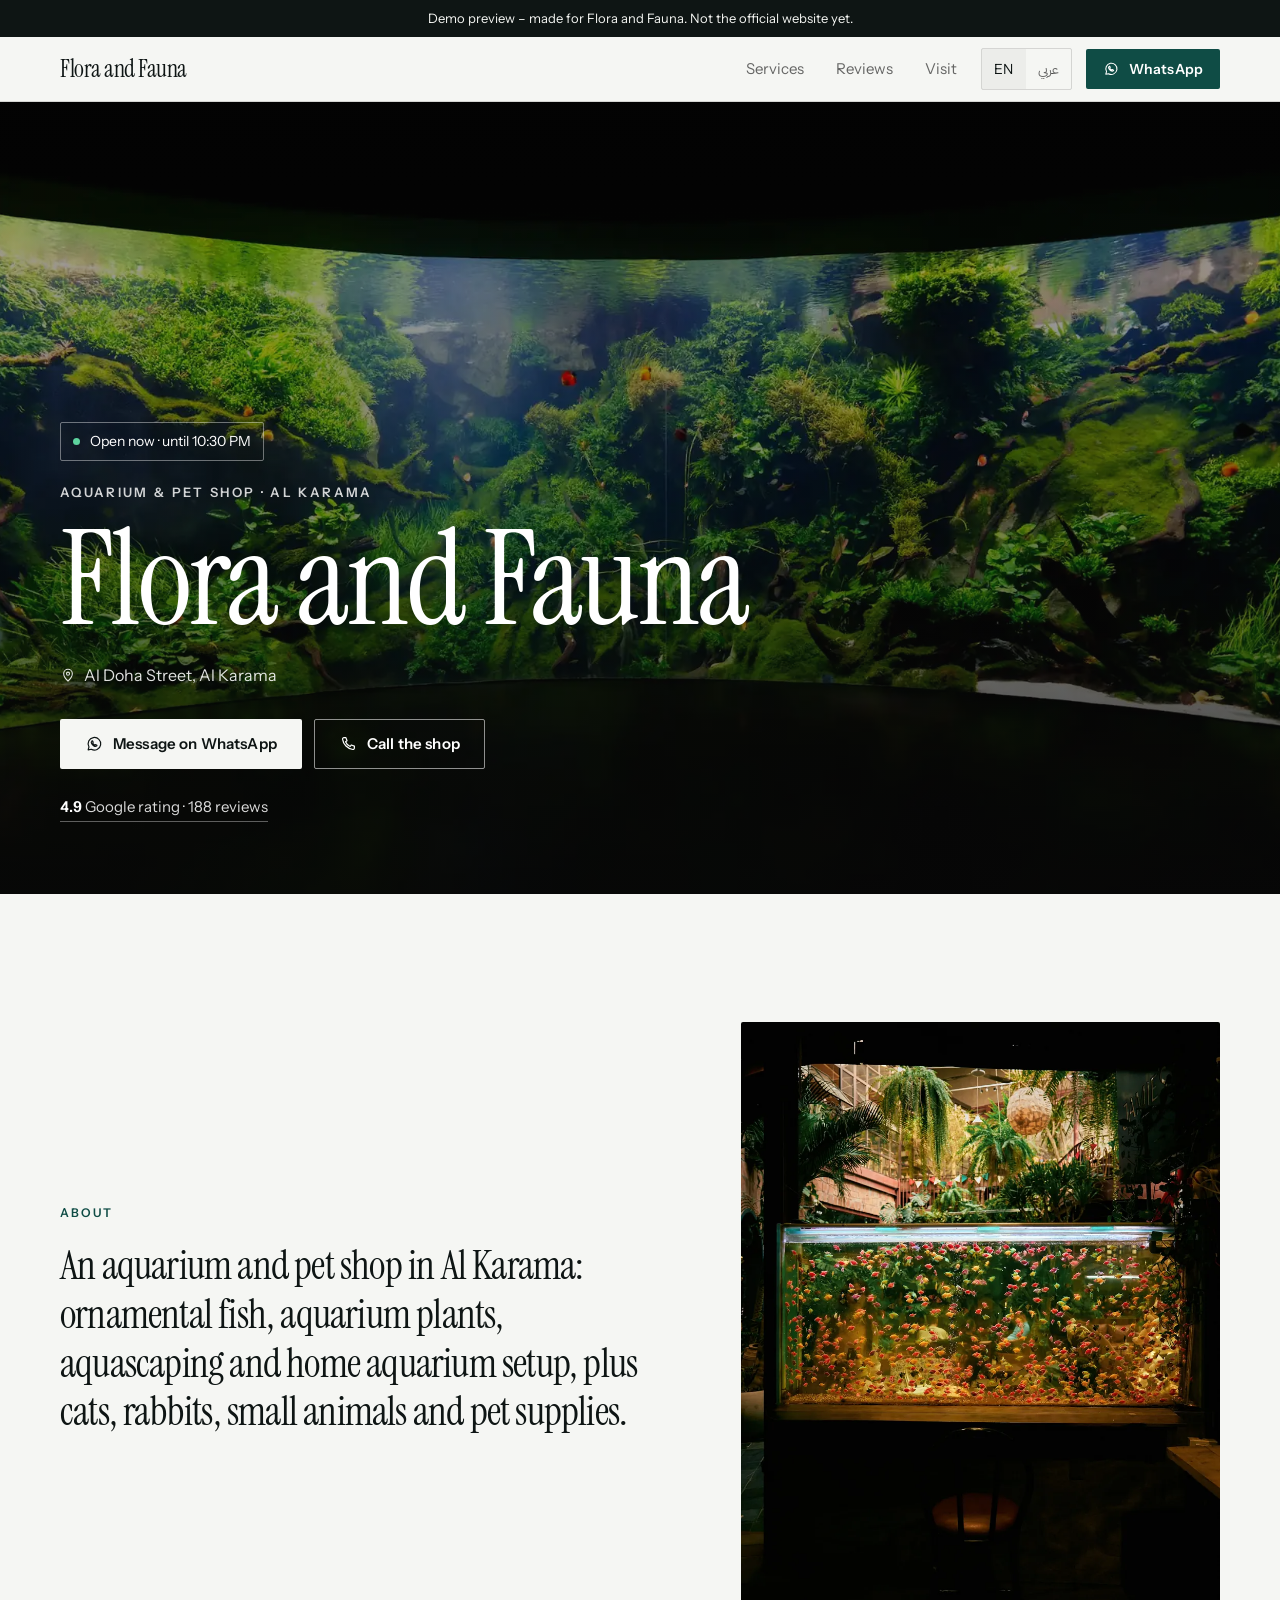
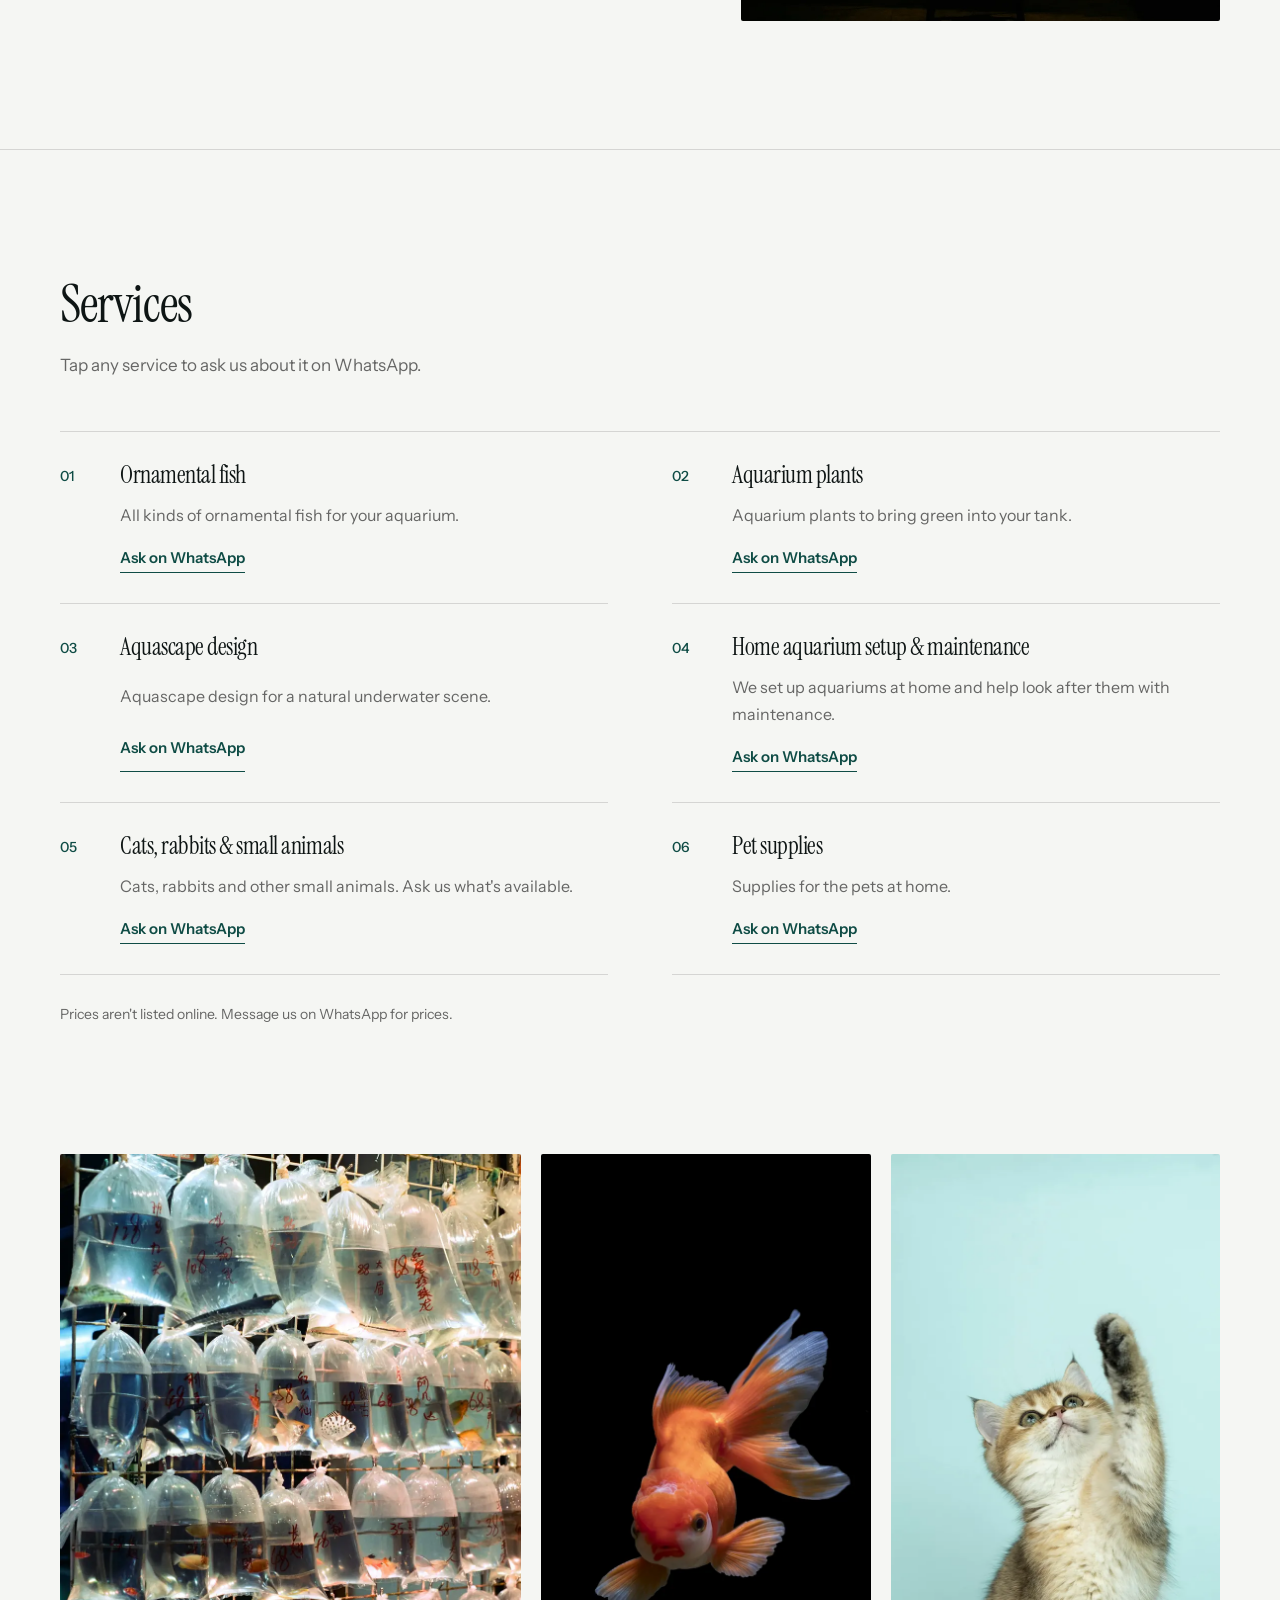
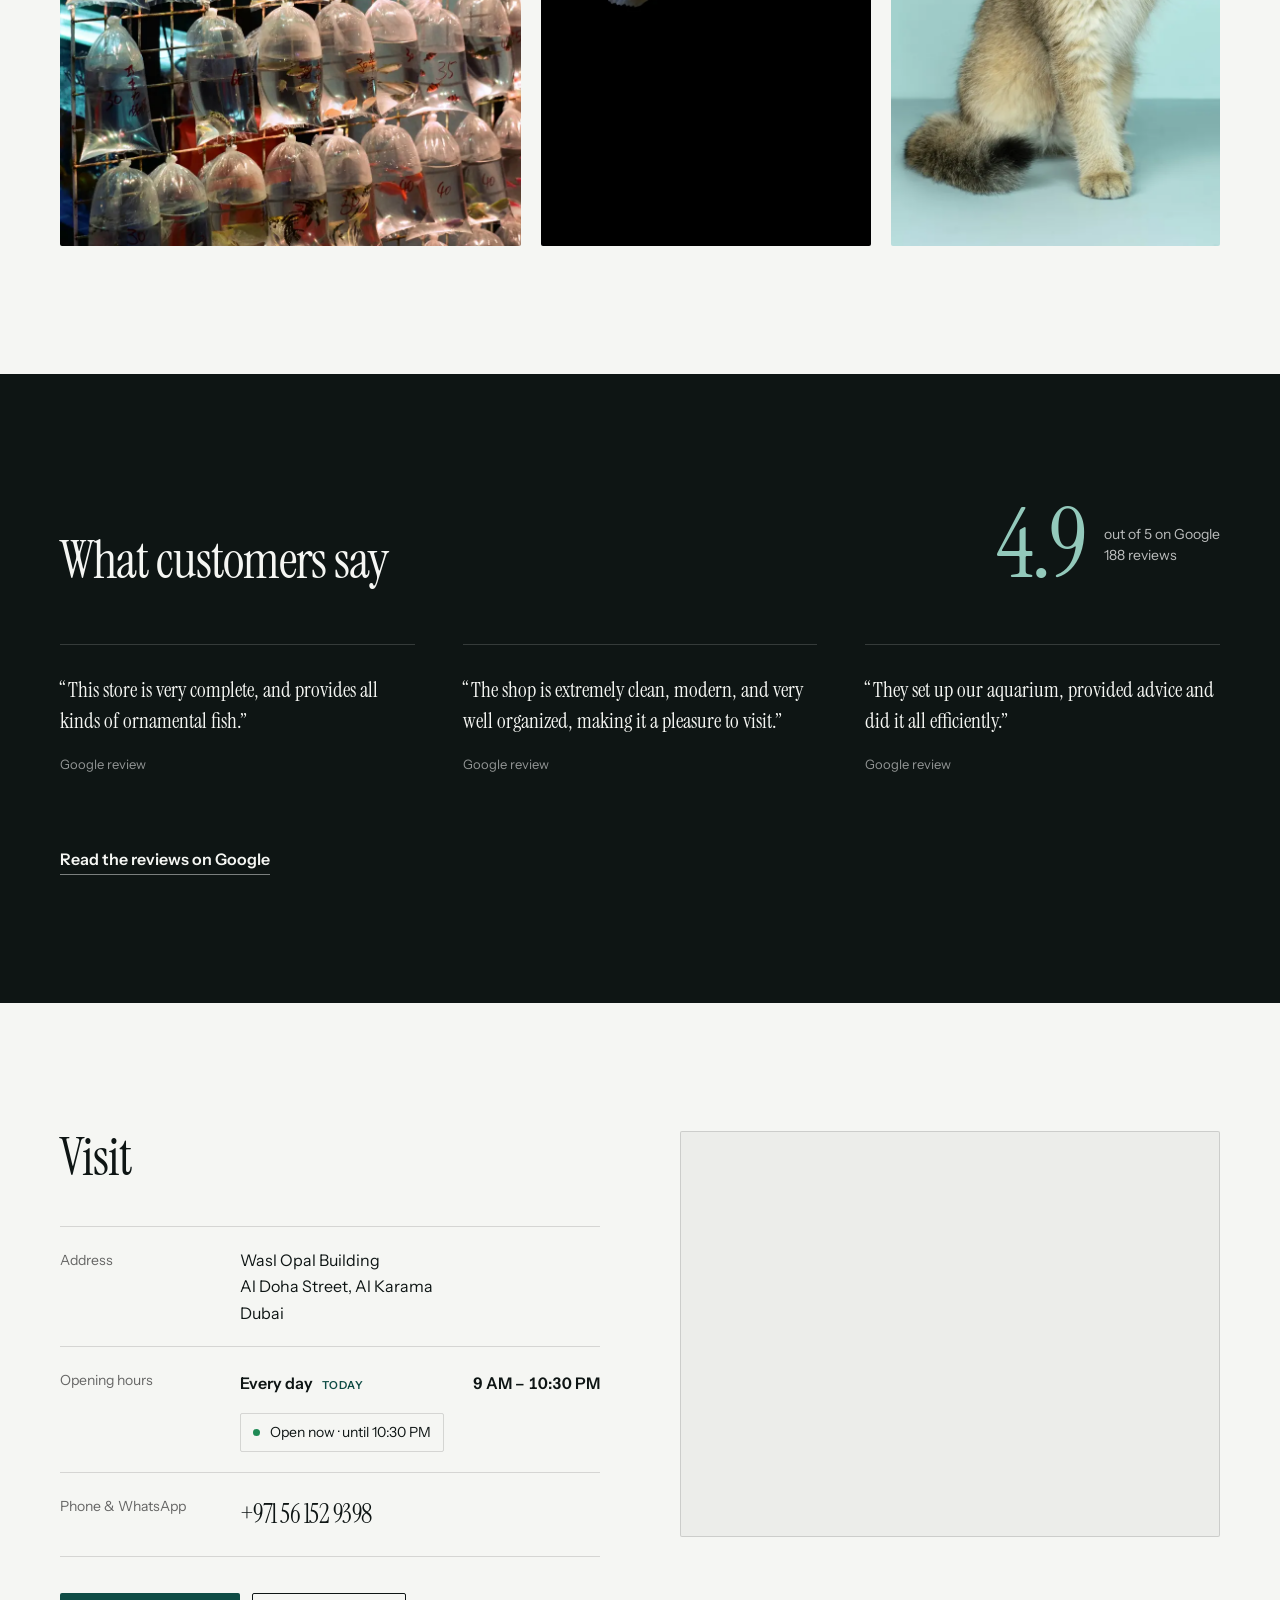
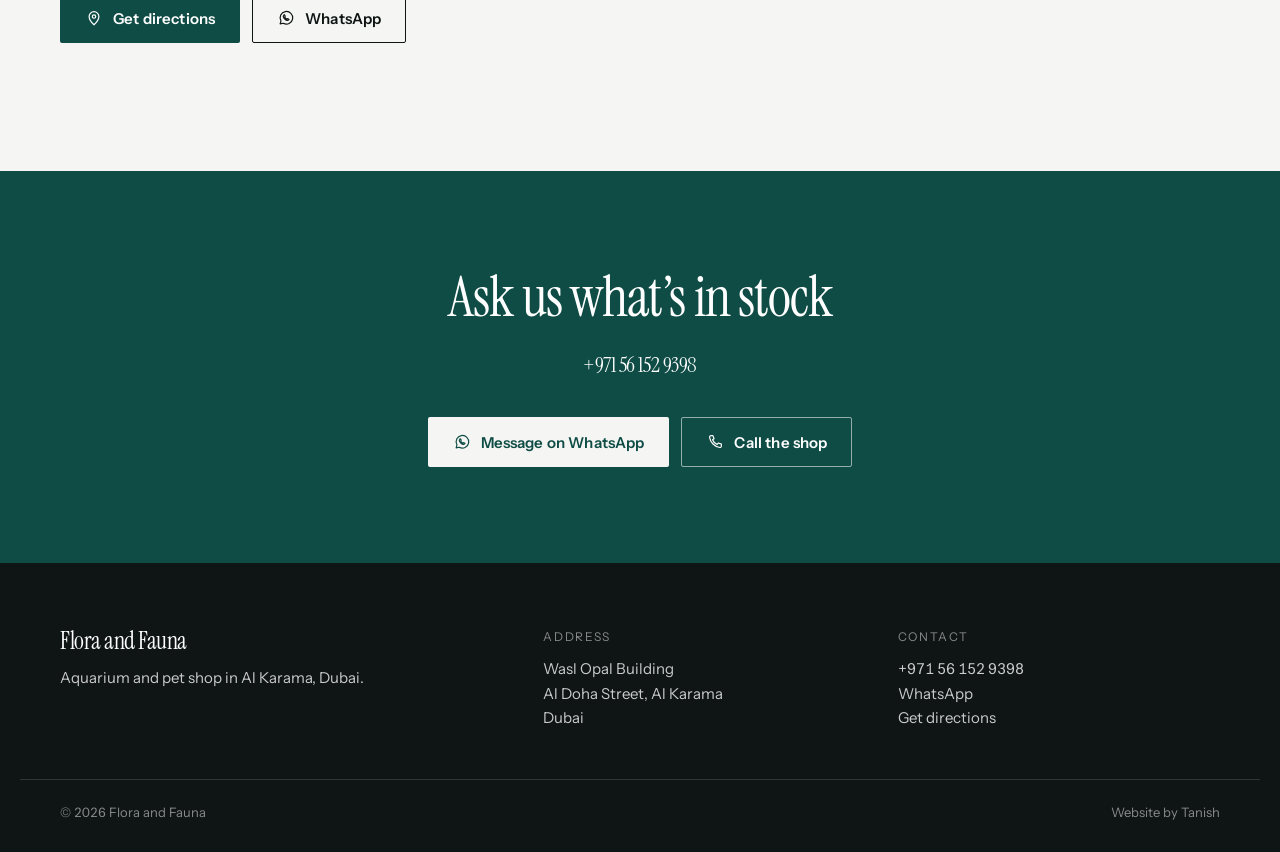
==== commit 2b61730b: "Update demo website Co-Authored-By: Claude Opus 5.5 <noreply@anthropic.com>" ====
--- a/index.html
+++ b/index.html
@@ -3,36 +3,37 @@
 <head>
   <meta charset="utf-8">
   <meta name="viewport" content="width=device-width, initial-scale=1, viewport-fit=cover">
-  <title>Flora and Fauna · Aquarium and pet shop in Al Karama, Dubai</title>
-  <meta name="description" content="Aquarium and pet shop in Al Karama, Dubai: ornamental fish, aquarium plants, aquascape design, home aquarium setup and maintenance, cats, rabbits, small animals and pet supplies. Rated 4.9 on Google.">
+  <title>Flora and Fauna · Aquarium &amp; pet shop · Al Karama</title>
+  <meta name="description" content="An aquarium and pet shop in Al Karama: ornamental fish, aquarium plants, aquascaping and home aquarium setup, plus cats, rabbits, small animals and pet supplies. Rated 4.9 on Google.">
   <meta name="robots" content="noindex">
-  <meta name="theme-color" content="#F4F7F2">
-
-  <link rel="icon" href="images/logo.svg" type="image/svg+xml">
-  <link rel="apple-touch-icon" href="images/apple-touch-icon.png">
+  <meta name="theme-color" content="#F5F6F3">
+
+  <link rel="icon" href="images/icon.png" type="image/png">
+  <link rel="apple-touch-icon" href="images/icon.png">
 
   <!-- Social sharing (WhatsApp, iMessage, X…). WhatsApp previews don't run JavaScript, so these are plain text. -->
   <meta property="og:type" content="website">
   <meta property="og:site_name" content="Flora and Fauna">
-  <meta property="og:title" content="Flora and Fauna · Aquarium & pet shop, Al Karama">
-  <meta property="og:description" content="Ornamental fish, aquarium plants, aquascaping, home aquarium setup, cats, rabbits & pet supplies. 4.9 on Google.">
+  <meta property="og:title" content="Flora and Fauna · Al Doha Street, Al Karama">
+  <meta property="og:description" content="Aquarium &amp; pet shop · Al Karama. 4.9 on Google (188 reviews) · Message on WhatsApp.">
   <meta property="og:url" content="https://tanish0212.github.io/flora-and-fauna-demo/">
   <meta property="og:image" content="https://tanish0212.github.io/flora-and-fauna-demo/images/og-image.jpg">
+  <meta property="og:image:secure_url" content="https://tanish0212.github.io/flora-and-fauna-demo/images/og-image.jpg">
   <meta property="og:image:type" content="image/jpeg">
   <meta property="og:image:width" content="1200">
   <meta property="og:image:height" content="630">
-  <meta property="og:image:alt" content="Flora and Fauna, an aquarium and pet shop in Al Karama, Dubai">
+  <meta property="og:image:alt" content="Flora and Fauna, Aquarium &amp; pet shop · Al Karama">
   <meta name="twitter:card" content="summary_large_image">
-  <meta name="twitter:title" content="Flora and Fauna · Aquarium & pet shop, Al Karama">
-  <meta name="twitter:description" content="Ornamental fish, aquarium plants, aquascaping, home aquarium setup, cats, rabbits & pet supplies. 4.9 on Google.">
+  <meta name="twitter:title" content="Flora and Fauna · Al Doha Street, Al Karama">
+  <meta name="twitter:description" content="Aquarium &amp; pet shop · Al Karama. 4.9 on Google (188 reviews) · Message on WhatsApp.">
   <meta name="twitter:image" content="https://tanish0212.github.io/flora-and-fauna-demo/images/og-image.jpg">
 
   <link rel="preconnect" href="https://fonts.googleapis.com">
   <link rel="preconnect" href="https://fonts.gstatic.com" crossorigin>
-  <!-- Fonts load without blocking the first paint -->
-  <link rel="preload" as="style" href="https://fonts.googleapis.com/css2?family=Young+Serif&amp;family=Figtree:wght@400;500;600;700&amp;family=Baloo+Bhaijaan+2:wght@400;500;600&amp;display=swap">
-  <link rel="stylesheet" href="https://fonts.googleapis.com/css2?family=Young+Serif&amp;family=Figtree:wght@400;500;600;700&amp;family=Baloo+Bhaijaan+2:wght@400;500;600&amp;display=swap" media="print" onload="this.media='all'">
-  <noscript><link rel="stylesheet" href="https://fonts.googleapis.com/css2?family=Young+Serif&amp;family=Figtree:wght@400;500;600;700&amp;family=Baloo+Bhaijaan+2:wght@400;500;600&amp;display=swap"></noscript>
+  <link rel="preload" as="image" href="images/hero.webp" imagesrcset="images/hero-m.webp 1000w, images/hero.webp 2000w" imagesizes="100vw" fetchpriority="high">
+  <link rel="preload" as="style" href="https://fonts.googleapis.com/css2?family=Instrument+Serif:ital@0;1&amp;family=Instrument+Sans:wght@400;500;600&amp;family=IBM+Plex+Sans+Arabic:wght@500;700&amp;display=swap">
+  <link rel="stylesheet" href="https://fonts.googleapis.com/css2?family=Instrument+Serif:ital@0;1&amp;family=Instrument+Sans:wght@400;500;600&amp;family=IBM+Plex+Sans+Arabic:wght@500;700&amp;display=swap" media="print" onload="this.media='all'">
+  <noscript><link rel="stylesheet" href="https://fonts.googleapis.com/css2?family=Instrument+Serif:ital@0;1&amp;family=Instrument+Sans:wght@400;500;600&amp;family=IBM+Plex+Sans+Arabic:wght@500;700&amp;display=swap"></noscript>
   <link rel="stylesheet" href="style.css">
 </head>
 <body>
@@ -42,144 +43,118 @@
   <p class="demo-banner" data-t="demoBanner">Demo preview – made for Flora and Fauna. Not the official website yet.</p>
 
   <header class="site-header">
-    <div class="container header-inner">
-      <a class="brand" href="#top">
-        <img class="brand-mark" src="images/logo.svg" width="44" height="44" alt="">
-        <span class="brand-word">
-          <span class="brand-name" data-t="brandName">Flora and Fauna</span>
-          <span class="brand-sub" data-t="brandSub">Aquarium & Pets · Al Karama</span>
-        </span>
-        <span class="visually-hidden" data-shop="name">Flora and Fauna</span>
-      </a>
+    <div class="wrap header-inner">
+      <a class="wordmark" href="#top" data-t="brandName">Flora and Fauna</a>
       <nav class="nav" data-t-aria="navLabel" aria-label="Main">
         <a href="#services" data-t="navServices">Services</a>
-        <a href="#how" data-t="navHow">How it works</a>
         <a href="#reviews" data-t="navReviews">Reviews</a>
         <a href="#visit" data-t="navVisit">Visit</a>
       </nav>
       <div class="header-actions">
-        <div class="lang-toggle" role="group" data-t-aria="langLabel" aria-label="Language">
+        <div class="lang" role="group" data-t-aria="langLabel" aria-label="Language">
           <button type="button" data-lang="en" lang="en" aria-pressed="true">EN</button>
-          <span class="lang-sep" aria-hidden="true"></span>
           <button type="button" data-lang="ar" lang="ar" aria-pressed="false">عربي</button>
         </div>
-        <a class="btn btn-primary btn-sm js-wa" href="https://wa.me/971561529398?text=Hello%20Flora%20and%20Fauna%2C%20I%20found%20you%20on%20your%20website%20and%20I%27d%20like%20to%20ask%20a%20question." target="_blank" rel="noopener" data-t-aria="waAria" aria-label="Message Flora and Fauna on WhatsApp">
-          <svg class="icon" viewBox="0 0 24 24" width="18" height="18" aria-hidden="true"><use href="#i-wa"/></svg>
-          <span class="label-long" data-t="waShort">WhatsApp</span>
+        <a class="btn btn-solid btn-sm js-wa" href="https://wa.me/971561529398?text=Hello%20Flora%20and%20Fauna%2C%20I%20found%20you%20on%20your%20website%20and%20I%27d%20like%20to%20ask%20about%20your%20services." target="_blank" rel="noopener" data-t-aria="waAria" aria-label="Message Flora and Fauna on WhatsApp">
+          <svg class="ico" viewBox="0 0 24 24" width="16" height="16" aria-hidden="true"><use href="#i-wa"/></svg>
+          <span class="hide-sm" data-t="waShort">WhatsApp</span>
         </a>
       </div>
     </div>
   </header>
 
   <main id="main">
-    <!-- HERO -->
+    <!-- HERO: full-width photo, shop name over a dark overlay -->
     <section class="hero" id="top" aria-labelledby="hero-title">
-      <div class="container hero-grid">
-        <div class="hero-copy">
-          <p class="status js-status reveal"><span class="status-dot" aria-hidden="true"></span><span class="status-text"></span></p>
-          <p class="eyebrow reveal" data-t="heroEyebrow">Flora and Fauna</p>
-          <h1 class="hero-title js-hero-title" id="hero-title">Fish, plants and furry friends.</h1>
-          <p class="lead reveal" data-t="heroSub"></p>
-          <p class="place reveal">
-            <svg class="icon" viewBox="0 0 24 24" width="18" height="18" aria-hidden="true"><use href="#i-pin"/></svg>
-            <span data-t="heroPlace">Al Doha Street, Al Karama</span>
-          </p>
-          <div class="actions reveal">
-            <a class="btn btn-primary js-wa" href="https://wa.me/971561529398?text=Hello%20Flora%20and%20Fauna%2C%20I%20found%20you%20on%20your%20website%20and%20I%27d%20like%20to%20ask%20a%20question." target="_blank" rel="noopener">
-              <svg class="icon" viewBox="0 0 24 24" width="20" height="20" aria-hidden="true"><use href="#i-wa"/></svg>
-              <span data-t="waCta">Message on WhatsApp</span><span class="visually-hidden js-newtab"></span>
-            </a>
-            <a class="btn btn-ghost js-dir" href="https://www.google.com/maps/search/?api=1&amp;query=Flora+and+Fauna+Wasl+Opal+Building+Al+Doha+Street+Al+Karama+Dubai" target="_blank" rel="noopener">
-              <svg class="icon" viewBox="0 0 24 24" width="20" height="20" aria-hidden="true"><use href="#i-pin"/></svg>
-              <span data-t="directions">Get Directions</span><span class="visually-hidden js-newtab"></span>
-            </a>
-          </div>
-          <a class="rating js-rating js-reviews reveal" href="#reviews"></a>
-        </div>
-        <figure class="hero-media reveal">
-          <div class="frame">
-            <img class="js-img" data-img="hero" src="images/aquarium.svg" alt="" width="480" height="600" fetchpriority="high">
-          </div>
-          <figcaption class="media-caption" data-t="heroCaption">Wasl Opal Building · Al Karama</figcaption>
+      <picture class="hero-photo">
+        <source media="(max-width: 700px)" srcset="images/hero-m.webp">
+        <img class="js-img" data-img="hero" src="images/hero.webp" alt="A large planted aquarium" width="2000" height="1250" fetchpriority="high">
+      </picture>
+      <div class="hero-shade" aria-hidden="true"></div>
+      <div class="wrap hero-inner">
+        <p class="status js-status"><span class="status-dot" aria-hidden="true"></span><span class="status-text"></span></p>
+        <p class="hero-kicker" data-t="kicker">Aquarium &amp; pet shop · Al Karama</p>
+        <h1 class="hero-name" id="hero-title" data-t="heroName">Flora and Fauna</h1>
+        <p class="hero-place">
+          <svg class="ico" viewBox="0 0 24 24" width="16" height="16" aria-hidden="true"><use href="#i-pin"/></svg>
+          <span data-t="heroPlace">Al Doha Street, Al Karama</span>
+        </p>
+        <div class="actions">
+          <a class="btn btn-light js-wa" href="https://wa.me/971561529398?text=Hello%20Flora%20and%20Fauna%2C%20I%20found%20you%20on%20your%20website%20and%20I%27d%20like%20to%20ask%20about%20your%20services." target="_blank" rel="noopener">
+            <svg class="ico" viewBox="0 0 24 24" width="18" height="18" aria-hidden="true"><use href="#i-wa"/></svg>
+            <span data-t="waCta">Message on WhatsApp</span><span class="visually-hidden js-newtab"></span>
+          </a>
+          <a class="btn btn-line-light js-tel" href="tel:+971561529398">
+            <svg class="ico" viewBox="0 0 24 24" width="18" height="18" aria-hidden="true"><use href="#i-phone"/></svg>
+            <span data-t="callCta">Call us</span>
+          </a>
+        </div>
+        <a class="hero-rating js-reviews" href="https://www.google.com/maps/search/?api=1&amp;query=Flora+and+Fauna+Wasl+Opal+Building+Al+Doha+Street+Al+Karama+Dubai" target="_blank" rel="noopener"><span class="num">4.9</span> <span data-t="ratingShort">Google rating</span> · <span data-t="ratingCount">188 reviews</span><span class="visually-hidden js-newtab"></span></a>
+      </div>
+    </section>
+
+    <!-- INTRO -->
+    <section class="section intro" aria-labelledby="intro-title">
+      <div class="wrap intro-grid">
+        <div class="intro-copy reveal">
+          <p class="label" data-t="introLabel">About</p>
+          <h2 class="intro-lead" id="intro-title" data-t="intro">An aquarium and pet shop in Al Karama: ornamental fish, aquarium plants, aquascaping and home aquarium setup, plus cats, rabbits, small animals and pet supplies.</h2>
+          <div class="story js-story"></div>
+          <dl class="facts js-facts"></dl>
+        </div>
+        <figure class="intro-photo reveal">
+          <img class="js-img" data-img="intro" src="images/photo-1.webp" alt="A lit aquarium full of plants" width="1120" height="1400" loading="lazy" decoding="async">
         </figure>
       </div>
     </section>
 
-    <!-- QUICK FACTS -->
-    <section class="strip" data-t-aria="stripAria" aria-label="Quick facts">
-      <div class="container strip-grid">
-        <div class="strip-item">
-          <span class="strip-label" data-t="stripServicesLabel">Services</span>
-          <span class="strip-value" data-t="stripServices"></span>
-        </div>
-        <div class="strip-item">
-          <span class="strip-label" data-t="stripHoursLabel">Hours</span>
-          <span class="strip-value js-strip-hours"></span>
-        </div>
-        <div class="strip-item">
-          <span class="strip-label" data-t="stripRatingLabel">Google rating</span>
-          <span class="strip-value"><span class="js-stars"></span> <span class="num" data-t="stripRating"></span></span>
-        </div>
-      </div>
-    </section>
-
     <!-- SERVICES -->
-    <section class="section" id="services" aria-labelledby="services-title">
-      <div class="container">
+    <section class="section services-section" id="services" aria-labelledby="services-title">
+      <div class="wrap">
         <header class="section-head reveal">
-          <p class="kicker"><span class="kicker-num">01</span><span data-t="servicesKicker">Services</span></p>
-          <h2 id="services-title" data-t="servicesTitle">For your aquarium and your pets.</h2>
+          <h2 id="services-title" data-t="servicesTitle">Services</h2>
           <p class="section-intro" data-t="servicesIntro"></p>
         </header>
-        <ul class="services js-services" role="list"></ul>
-        <p class="quote-note reveal" data-t="quoteNote"></p>
-      </div>
-    </section>
-
-    <!-- HOW IT WORKS -->
-    <section class="section section-alt" id="how" aria-labelledby="how-title">
-      <div class="container">
-        <header class="section-head reveal">
-          <p class="kicker"><span class="kicker-num">02</span><span data-t="howKicker">How it works</span></p>
-          <h2 id="how-title" data-t="howTitle">Three simple steps.</h2>
-        </header>
-        <ol class="steps js-steps" role="list"></ol>
+        <ol class="services js-services" role="list"></ol>
+        <p class="note reveal" data-t="quoteNote"></p>
+      </div>
+    </section>
+
+    <!-- PHOTOS -->
+    <section class="gallery" aria-label="Photos">
+      <div class="wrap">
+        <div class="gallery-grid gallery-grid--3 reveal">
+          <img class="js-img" data-img="photo-2" src="images/photo-2.webp" alt="Fish in water-filled bags at an aquarium shop" width="1120" height="1400" loading="lazy" decoding="async">
+          <img class="js-img" data-img="photo-3" src="images/photo-3.webp" alt="A goldfish against a dark background" width="1120" height="1400" loading="lazy" decoding="async">
+          <img class="js-img" data-img="photo-4" src="images/photo-4.webp" alt="A kitten reaching up" width="1120" height="1400" loading="lazy" decoding="async">
+        </div>
       </div>
     </section>
 
     <!-- REVIEWS -->
-    <section class="section section-reviews" id="reviews" aria-labelledby="reviews-title">
-      <div class="container">
+    <section class="section reviews-section" id="reviews" aria-labelledby="reviews-title">
+      <div class="wrap">
         <div class="reviews-head reveal">
           <div>
-            <p class="kicker"><span class="kicker-num">03</span><span data-t="reviewsKicker">Reviews</span></p>
-            <h2 id="reviews-title" data-t="reviewsTitle">In our customers' words.</h2>
+            <h2 id="reviews-title" data-t="reviewsTitle">What customers say</h2>
+            <p class="reviews-sub js-reviews-sub"></p>
           </div>
           <div class="score">
-            <span class="score-value js-score" lang="en" dir="ltr">4.9</span>
-            <div class="score-meta">
-              <span class="js-stars score-stars"></span>
-              <span class="score-count num" data-t="basedOn">188 reviews on Google</span>
-              <a class="text-link js-reviews" href="#reviews">
-                <span data-t="readMore">Read more on Google</span><span class="visually-hidden js-newtab"></span>
-                <svg class="icon icon-arrow" viewBox="0 0 24 24" width="18" height="18" aria-hidden="true"><use href="#i-arrow"/></svg>
-              </a>
-            </div>
+            <span class="score-value num" lang="en" dir="ltr">4.9</span>
+            <span class="score-meta"><span data-t="outOf">out of 5 on Google</span><br><span data-t="ratingCount">188 reviews</span></span>
           </div>
         </div>
         <ul class="reviews js-reviews-list" role="list"></ul>
+        <a class="text-link js-reviews reveal" href="https://www.google.com/maps/search/?api=1&amp;query=Flora+and+Fauna+Wasl+Opal+Building+Al+Doha+Street+Al+Karama+Dubai" target="_blank" rel="noopener"><span data-t="readMore">Read the reviews on Google</span><span class="visually-hidden js-newtab"></span></a>
       </div>
     </section>
 
     <!-- VISIT -->
-    <section class="section section-visit" id="visit" aria-labelledby="visit-title">
-      <div class="container visit-grid">
-        <div class="visit-copy">
-          <header class="section-head reveal">
-            <p class="kicker"><span class="kicker-num">04</span><span data-t="visitKicker">Visit</span></p>
-            <h2 id="visit-title" data-t="visitTitle">Find us.</h2>
-          </header>
-          <dl class="visit-info reveal">
+    <section class="section visit-section" id="visit" aria-labelledby="visit-title">
+      <div class="wrap visit-grid">
+        <div class="visit-copy reveal">
+          <h2 id="visit-title" data-t="visitTitle">Visit</h2>
+          <dl class="info">
             <div>
               <dt data-t="addressLabel">Address</dt>
               <dd><address class="js-address"></address></dd>
@@ -188,7 +163,7 @@
               <dt data-t="hoursLabel">Opening hours</dt>
               <dd>
                 <table class="hours js-hours"></table>
-                <span class="status status--inline js-status"><span class="status-dot" aria-hidden="true"></span><span class="status-text"></span></span>
+                <p class="status status--ink js-status"><span class="status-dot" aria-hidden="true"></span><span class="status-text"></span></p>
               </dd>
             </div>
             <div>
@@ -196,36 +171,35 @@
               <dd><a class="phone-link js-tel js-phone" href="tel:+971561529398">+971 56 152 9398</a></dd>
             </div>
           </dl>
-          <div class="actions reveal">
-            <a class="btn btn-primary js-dir" href="https://www.google.com/maps/search/?api=1&amp;query=Flora+and+Fauna+Wasl+Opal+Building+Al+Doha+Street+Al+Karama+Dubai" target="_blank" rel="noopener">
-              <svg class="icon" viewBox="0 0 24 24" width="20" height="20" aria-hidden="true"><use href="#i-pin"/></svg>
-              <span data-t="directions">Get Directions</span><span class="visually-hidden js-newtab"></span>
+          <div class="actions">
+            <a class="btn btn-solid js-dir" href="https://www.google.com/maps/search/?api=1&amp;query=Flora+and+Fauna+Wasl+Opal+Building+Al+Doha+Street+Al+Karama+Dubai" target="_blank" rel="noopener">
+              <svg class="ico" viewBox="0 0 24 24" width="18" height="18" aria-hidden="true"><use href="#i-pin"/></svg>
+              <span data-t="directions">Get directions</span><span class="visually-hidden js-newtab"></span>
             </a>
-            <a class="btn btn-ghost js-wa" href="https://wa.me/971561529398?text=Hello%20Flora%20and%20Fauna%2C%20I%20found%20you%20on%20your%20website%20and%20I%27d%20like%20to%20ask%20a%20question." target="_blank" rel="noopener">
-              <svg class="icon" viewBox="0 0 24 24" width="20" height="20" aria-hidden="true"><use href="#i-wa"/></svg>
+            <a class="btn btn-line js-wa" href="https://wa.me/971561529398?text=Hello%20Flora%20and%20Fauna%2C%20I%20found%20you%20on%20your%20website%20and%20I%27d%20like%20to%20ask%20about%20your%20services." target="_blank" rel="noopener">
+              <svg class="ico" viewBox="0 0 24 24" width="18" height="18" aria-hidden="true"><use href="#i-wa"/></svg>
               <span data-t="waShort">WhatsApp</span><span class="visually-hidden js-newtab"></span>
             </a>
           </div>
         </div>
         <div class="map reveal">
-          <iframe class="js-map" title="Map" width="600" height="380" loading="lazy" referrerpolicy="no-referrer-when-downgrade" allowfullscreen></iframe>
-        </div>
-      </div>
-    </section>
-
-    <!-- CLOSING CTA -->
-    <section class="cta-band" aria-labelledby="cta-title">
-      <div class="container cta-inner reveal">
-        <div class="motif" aria-hidden="true"><svg viewBox="0 0 96 40" width="96" height="40"><g fill="none" stroke="currentColor" stroke-width="2" stroke-linecap="round" stroke-linejoin="round"><path d="M18 22q12-14 26 0-14 14-26 0Z"/><path d="M44 22l8-6v12Z"/><circle cx="64" cy="14" r="5"/><circle cx="76" cy="6" r="3"/><circle cx="74" cy="26" r="2.5"/></g></svg></div>
-        <h2 id="cta-title" class="cta-title" data-t="ctaTitle"></h2>
-        <p class="cta-sub" data-t="ctaSub"></p>
+          <iframe class="js-map" title="Map" width="640" height="480" loading="lazy" referrerpolicy="no-referrer-when-downgrade" allowfullscreen></iframe>
+        </div>
+      </div>
+    </section>
+
+    <!-- CLOSING -->
+    <section class="closing" aria-labelledby="closing-title">
+      <div class="wrap closing-inner reveal">
+        <h2 id="closing-title" class="closing-title" data-t="closingTitle">Ask us what’s in stock</h2>
+        <p class="closing-phone"><a class="js-tel js-phone" href="tel:+971561529398">+971 56 152 9398</a></p>
         <div class="actions actions--center">
-          <a class="btn btn-primary js-wa" href="https://wa.me/971561529398?text=Hello%20Flora%20and%20Fauna%2C%20I%20found%20you%20on%20your%20website%20and%20I%27d%20like%20to%20ask%20a%20question." target="_blank" rel="noopener">
-            <svg class="icon" viewBox="0 0 24 24" width="20" height="20" aria-hidden="true"><use href="#i-wa"/></svg>
+          <a class="btn btn-light js-wa" href="https://wa.me/971561529398?text=Hello%20Flora%20and%20Fauna%2C%20I%20found%20you%20on%20your%20website%20and%20I%27d%20like%20to%20ask%20about%20your%20services." target="_blank" rel="noopener">
+            <svg class="ico" viewBox="0 0 24 24" width="18" height="18" aria-hidden="true"><use href="#i-wa"/></svg>
             <span data-t="waCta">Message on WhatsApp</span><span class="visually-hidden js-newtab"></span>
           </a>
-          <a class="btn btn-ghost js-tel" href="tel:+971561529398">
-            <svg class="icon" viewBox="0 0 24 24" width="20" height="20" aria-hidden="true"><use href="#i-phone"/></svg>
+          <a class="btn btn-line-light js-tel" href="tel:+971561529398">
+            <svg class="ico" viewBox="0 0 24 24" width="18" height="18" aria-hidden="true"><use href="#i-phone"/></svg>
             <span data-t="callCta">Call us</span>
           </a>
         </div>
@@ -234,47 +208,41 @@
   </main>
 
   <footer class="site-footer">
-    <div class="container footer-grid">
-      <div class="footer-brand">
-        <img src="images/logo-light.svg" width="56" height="56" alt="">
-        <div>
-          <p class="footer-name" data-t="footerName">Flora and Fauna</p>
-          <p class="footer-tag" data-t="footerTag"></p>
-        </div>
-      </div>
-      <div class="footer-col">
+    <div class="wrap footer-grid">
+      <div>
+        <p class="footer-name" data-t="footerName">Flora and Fauna</p>
+        <p class="footer-tag" data-t="footerTag"></p>
+      </div>
+      <div>
         <p class="footer-label" data-t="addressLabel">Address</p>
         <address class="js-address"></address>
       </div>
-      <div class="footer-col">
+      <div>
         <p class="footer-label" data-t="footerContact">Contact</p>
         <p><a class="js-tel js-phone" href="tel:+971561529398">+971 56 152 9398</a></p>
-        <p><a class="js-wa" href="https://wa.me/971561529398?text=Hello%20Flora%20and%20Fauna%2C%20I%20found%20you%20on%20your%20website%20and%20I%27d%20like%20to%20ask%20a%20question." target="_blank" rel="noopener"><span data-t="waShort">WhatsApp</span><span class="visually-hidden js-newtab"></span></a></p>
-        <p><a class="js-dir" href="https://www.google.com/maps/search/?api=1&amp;query=Flora+and+Fauna+Wasl+Opal+Building+Al+Doha+Street+Al+Karama+Dubai" target="_blank" rel="noopener"><span data-t="directions">Get Directions</span><span class="visually-hidden js-newtab"></span></a></p>
+        <p><a class="js-wa" href="https://wa.me/971561529398?text=Hello%20Flora%20and%20Fauna%2C%20I%20found%20you%20on%20your%20website%20and%20I%27d%20like%20to%20ask%20about%20your%20services." target="_blank" rel="noopener"><span data-t="waShort">WhatsApp</span><span class="visually-hidden js-newtab"></span></a></p>
+        <p><a class="js-dir" href="https://www.google.com/maps/search/?api=1&amp;query=Flora+and+Fauna+Wasl+Opal+Building+Al+Doha+Street+Al+Karama+Dubai" target="_blank" rel="noopener"><span data-t="directions">Get directions</span><span class="visually-hidden js-newtab"></span></a></p>
       </div>
     </div>
-    <div class="container footer-bottom">
+    <div class="wrap footer-bottom">
       <p>© <span class="js-year num"></span> <span lang="en" data-shop="name">Flora and Fauna</span></p>
       <p data-t="credit">Website by Tanish</p>
     </div>
   </footer>
 
-  <a class="fab js-wa" href="https://wa.me/971561529398?text=Hello%20Flora%20and%20Fauna%2C%20I%20found%20you%20on%20your%20website%20and%20I%27d%20like%20to%20ask%20a%20question." target="_blank" rel="noopener" data-t-aria="waAria" aria-label="Message Flora and Fauna on WhatsApp">
-    <svg viewBox="0 0 24 24" width="28" height="28" aria-hidden="true"><use href="#i-wa"/></svg>
+  <a class="fab js-wa" href="https://wa.me/971561529398?text=Hello%20Flora%20and%20Fauna%2C%20I%20found%20you%20on%20your%20website%20and%20I%27d%20like%20to%20ask%20about%20your%20services." target="_blank" rel="noopener" data-t-aria="waAria" aria-label="Message Flora and Fauna on WhatsApp">
+    <svg viewBox="0 0 24 24" width="24" height="24" aria-hidden="true"><use href="#i-wa"/></svg>
   </a>
 
-  <!-- Icon set (drawn for this site, stroke only) -->
+  <!-- The only icons: WhatsApp, phone, map pin -->
   <svg width="0" height="0" style="position:absolute" aria-hidden="true" focusable="false">
-    <symbol id="i-wa" viewBox="0 0 24 24"><g fill="none" stroke="currentColor" stroke-width="1.7" stroke-linecap="round" stroke-linejoin="round"><path d="M4.2 19.8l1.1-3.9A8.4 8.4 0 1 1 8.4 19z"/><path d="M9 8.3c.2-.5.6-.6 1-.5l.9 2-.7.9c.5 1.2 1.5 2.2 2.8 2.8l.9-.7 2 .9c.1.4 0 .8-.5 1.1-.9.6-2.1.6-3.6-.2a8.4 8.4 0 0 1-2.9-2.9c-.8-1.5-.8-2.7.1-3.4z"/></g></symbol>
-    <symbol id="i-pin" viewBox="0 0 24 24"><g fill="none" stroke="currentColor" stroke-width="1.7" stroke-linecap="round" stroke-linejoin="round"><path d="M12 21s-6.5-5.8-6.5-11a6.5 6.5 0 0 1 13 0c0 5.2-6.5 11-6.5 11Z"/><circle cx="12" cy="10" r="2.3"/></g></symbol>
-    <symbol id="i-phone" viewBox="0 0 24 24"><path fill="none" stroke="currentColor" stroke-width="1.7" stroke-linecap="round" stroke-linejoin="round" d="M6.6 3.5h2.6l1.5 4.2-2 1.4a10.6 10.6 0 0 0 6.2 6.2l1.4-2 4.2 1.5v2.6a1.9 1.9 0 0 1-2 1.9A16.2 16.2 0 0 1 4.7 5.5a1.9 1.9 0 0 1 1.9-2Z"/></symbol>
-    <symbol id="i-arrow" viewBox="0 0 24 24"><path fill="none" stroke="currentColor" stroke-width="1.7" stroke-linecap="round" stroke-linejoin="round" d="M4.5 12h15M14 6.5l5.5 5.5-5.5 5.5"/></symbol>
-    <symbol id="i-shop" viewBox="0 0 24 24"><g fill="none" stroke="currentColor" stroke-width="1.6" stroke-linecap="round" stroke-linejoin="round"><path d="M4.5 10v9.5h15V10"/><path d="M3.5 10h17l-1.5-5.5h-14Z"/><path d="M9.5 19.5v-5h5v5"/></g></symbol>
-    <symbol id="i-fish" viewBox="0 0 24 24"><g fill="none" stroke="currentColor" stroke-width="1.6" stroke-linecap="round" stroke-linejoin="round"><path d="M3 12q6-7 13 0-7 7-13 0Z"/><path d="M16 12l5-4v8Z"/><circle cx="7" cy="11.5" r=".6" fill="currentColor"/></g></symbol>
+    <symbol id="i-wa" viewBox="0 0 24 24"><g fill="none" stroke="currentColor" stroke-width="1.6" stroke-linecap="round" stroke-linejoin="round"><path d="M4.2 19.8l1.1-3.9A8.4 8.4 0 1 1 8.4 19z"/><path d="M9 8.3c.2-.5.6-.6 1-.5l.9 2-.7.9c.5 1.2 1.5 2.2 2.8 2.8l.9-.7 2 .9c.1.4 0 .8-.5 1.1-.9.6-2.1.6-3.6-.2a8.4 8.4 0 0 1-2.9-2.9c-.8-1.5-.8-2.7.1-3.4z"/></g></symbol>
+    <symbol id="i-pin" viewBox="0 0 24 24"><g fill="none" stroke="currentColor" stroke-width="1.6" stroke-linecap="round" stroke-linejoin="round"><path d="M12 21s-6.5-5.8-6.5-11a6.5 6.5 0 0 1 13 0c0 5.2-6.5 11-6.5 11Z"/><circle cx="12" cy="10" r="2.3"/></g></symbol>
+    <symbol id="i-phone" viewBox="0 0 24 24"><path fill="none" stroke="currentColor" stroke-width="1.6" stroke-linecap="round" stroke-linejoin="round" d="M6.6 3.5h2.6l1.5 4.2-2 1.4a10.6 10.6 0 0 0 6.2 6.2l1.4-2 4.2 1.5v2.6a1.9 1.9 0 0 1-2 1.9A16.2 16.2 0 0 1 4.7 5.5a1.9 1.9 0 0 1 1.9-2Z"/></symbol>
   </svg>
 
   <noscript>
-    <div class="noscript">Flora and Fauna · Wasl Opal Building, Al Doha Street, Al Karama, Dubai · <a href="https://wa.me/971561529398">WhatsApp +971 56 152 9398</a></div>
+    <div class="noscript">Flora and Fauna · Wasl Opal Building, Al Doha Street, Al Karama · <a href="https://wa.me/971561529398">WhatsApp +971 56 152 9398</a></div>
   </noscript>
 
   <script src="script.js"></script>
--- a/style.css
+++ b/style.css
@@ -1,564 +1,243 @@
-/* Flora and Fauna — stylesheet. Light leafy background, deep teal + leaf green, water tint and sand; aquarium-tank frames. */
+/* Flora and Fauna: editorial design. Two brand colours: #0F4C45 / #93C9BB. */
 
 :root {
-  --bg: #F4F7F2; --surface: #FFFFFF; --alt: #DDF0EE; --line: #D9E5DD; --line-2: #B7CCC2;
-  --ink: #12302F; --muted: #4C6362;
-  --accent: #0D5C61; --accent-hi: #0F6F75; --on-accent: #FFFFFF;
-  --deep: #0B3638; --on-deep: #E6F3F1; --on-deep-muted: #9FC0BC; --deep-line: rgba(230, 243, 241, .16);
-  --leaf: #4E8B3A; --leaf-l: #D3E6C6; --star: #D4952F;
-  --open: #2E8A3E; --open-ring: rgba(46, 138, 62, .15); --closed: #8C9C98;
-  --header-bg: #F4F7F2; --card-shadow: 0 24px 48px -32px rgba(11, 54, 56, .45); --fab-shadow: rgba(11, 54, 56, .5);
-  --f-display: "Young Serif", Georgia, serif;
-  --f-body: "Figtree", system-ui, -apple-system, "Segoe UI", sans-serif;
-  --f-ui: "Figtree", system-ui, sans-serif;
-  --f-num: "Figtree", system-ui, sans-serif;
-  --f-quote: "Young Serif", Georgia, serif;
-  --f-brand: "Young Serif", Georgia, serif;
-  --f-ar: "Baloo Bhaijaan 2", "Segoe UI", Tahoma, sans-serif;
-  --f-ar-display: "Baloo Bhaijaan 2", "Segoe UI", Tahoma, sans-serif;
-  --gutter: 20px; --max: 1180px; --header-h: 72px; --radius: 22px; --btn-radius: 14px;
-  --ease: cubic-bezier(.2, .65, .2, 1); --svc-cols: 3;
+  --accent: #0F4C45; --accent-2: #93C9BB; --on-accent: #FFFFFF;
+  --ink: #0E1514; --paper: #F5F6F3; --paper-2: rgba(0, 0, 0, .035);
+  --muted: rgba(20, 20, 20, .64); --line: rgba(20, 20, 20, .14);
+  --f-display: "Instrument Serif", Georgia, "Times New Roman", serif; --f-body: "Instrument Sans", system-ui, -apple-system, "Segoe UI", sans-serif; --f-quote: "Instrument Serif", Georgia, "Times New Roman", serif;
+  --f-ar: "IBM Plex Sans Arabic", "Segoe UI", Tahoma, sans-serif; --f-ar-display: "IBM Plex Sans Arabic", "Segoe UI", Tahoma, sans-serif;
+  --display-weight: 400; --ar-display-weight: 700; --display-tracking: -0.02em;
+  --radius: 2px; --hero-pos: 50% 50%;
   color-scheme: light;
 }
 
-/* =====================================================================
-   Base layout (shared structure). The theme block at the end of this
-   file gives the site its own look. Mobile-first; logical properties
-   (inline/block) so Arabic RTL mirrors automatically.
-   ===================================================================== */
-
+/* ======================================================================
+   Shared editorial stylesheet. Each site sets only the variables above
+   this block: two brand colours (--accent, --accent-2), near-black ink,
+   off-white paper, and its fonts. No shadows, no gradients except the
+   photo overlay, 1px rules, small radius, fades only.
+   ====================================================================== */
 *, *::before, *::after { box-sizing: border-box; }
-
-html {
-  -webkit-text-size-adjust: 100%;
-  text-size-adjust: 100%;
-  scroll-padding-top: calc(var(--header-h) + 12px);
-}
-@media (prefers-reduced-motion: no-preference) {
-  html { scroll-behavior: smooth; }
-}
-html[lang="ar"] {
-  --f-display: var(--f-ar-display);
-  --f-body: var(--f-ar);
-  --f-brand: var(--f-ar-display);
-}
-
+html { -webkit-text-size-adjust: 100%; scroll-behavior: smooth; scroll-padding-top: 72px; }
 body {
-  margin: 0;
-  background: var(--bg);
-  color: var(--ink);
-  font: 400 1.0625rem/1.65 var(--f-body);
-  -webkit-font-smoothing: antialiased;
-  -moz-osx-font-smoothing: grayscale;
-  overflow-x: clip;
-  font-variant-numeric: lining-nums;
-  font-feature-settings: "lnum" 1;
-}
-html[lang="ar"] body { line-height: 1.8; }
-
-img, svg, iframe { display: block; max-width: 100%; }
-img { height: auto; }
-a { color: inherit; text-decoration: none; }
-p, h1, h2, h3, ul, ol, dl, dd, figure, blockquote { margin: 0; padding: 0; }
-ul[role="list"], ol[role="list"] { list-style: none; }
+  margin: 0; background: var(--paper); color: var(--ink);
+  font: 400 1rem/1.65 var(--f-body); font-variant-numeric: lining-nums;
+  -webkit-font-smoothing: antialiased; text-rendering: optimizeLegibility;
+}
+html[lang="ar"] body { font-family: var(--f-ar); line-height: 1.8; }
+img { display: block; max-width: 100%; height: auto; }
+a { color: inherit; }
+h1, h2, h3, p, dl, dd, figure, ol, ul { margin: 0; }
+ol, ul { padding: 0; list-style: none; }
 address { font-style: normal; }
 button { font: inherit; color: inherit; }
-[hidden] { display: none !important; }
-
-::selection { background: var(--accent); color: var(--on-accent); }
-:focus-visible { outline: 2px solid var(--accent); outline-offset: 3px; border-radius: 2px; }
-
-.container {
-  width: 100%;
-  max-width: calc(var(--max) + var(--gutter) * 2);
-  margin-inline: auto;
-  padding-inline: var(--gutter);
-}
-@media (min-width: 768px) { :root { --gutter: 40px; } }
-@media (min-width: 1280px) { :root { --gutter: 56px; } }
-
-.visually-hidden {
-  position: absolute !important;
-  width: 1px; height: 1px;
-  overflow: hidden; clip: rect(0 0 0 0); clip-path: inset(50%);
-  white-space: nowrap;
-}
-.ltr { unicode-bidi: isolate; direction: ltr; }
-.num { font-family: var(--f-num); font-variant-numeric: lining-nums tabular-nums; }
-
-.skip-link {
-  position: absolute; inset-inline-start: 12px; top: -60px; z-index: 100;
-  background: var(--accent); color: var(--on-accent); padding: 12px 16px; border-radius: var(--radius);
-  font-weight: 500;
-}
+:focus-visible { outline: 2px solid var(--accent); outline-offset: 3px; }
+
+.wrap { width: 100%; max-width: 1240px; margin-inline: auto; padding-inline: 20px; }
+@media (min-width: 768px) { .wrap { padding-inline: 40px; } }
+.visually-hidden { position: absolute !important; width: 1px; height: 1px; overflow: hidden; clip: rect(0 0 0 0); white-space: nowrap; }
+.num, .ltr { font-variant-numeric: lining-nums tabular-nums; }
+.skip-link { position: absolute; inset-inline-start: 12px; top: -60px; z-index: 100; background: var(--ink); color: var(--paper); padding: 10px 16px; text-decoration: none; }
 .skip-link:focus { top: 12px; }
 
-/* ---------- Demo banner ---------- */
-.demo-banner {
-  background: var(--deep);
-  color: var(--on-deep);
-  text-align: center;
-  font-size: .8125rem;
-  line-height: 1.45;
-  letter-spacing: .02em;
-  padding: 7px var(--gutter);
-}
-
-/* ---------- Icons ---------- */
-.icon { display: inline-flex; flex: none; }
-.icon svg, svg.icon { width: 1.15em; height: 1.15em; }
-[dir="rtl"] .icon-arrow, [dir="rtl"] .service-link .icon svg { transform: scaleX(-1); }
-
-/* ---------- Buttons ---------- */
+/* ---------- type ---------- */
+h1, h2, h3, .wordmark, .footer-name, .score-value, .closing-phone, .phone-link {
+  font-family: var(--f-display); font-weight: var(--display-weight); letter-spacing: var(--display-tracking);
+}
+html[lang="ar"] :is(h1, h2, h3, .wordmark, .footer-name, .closing-title) { font-family: var(--f-ar-display); letter-spacing: 0; font-weight: var(--ar-display-weight); }
+h2 { font-size: clamp(2rem, 4.4vw, 3.25rem); line-height: 1.05; }
+html[lang="ar"] h2 { line-height: 1.35; }
+.label {
+  font: 600 .75rem/1 var(--f-body); letter-spacing: .16em; text-transform: uppercase; color: var(--accent);
+  margin-bottom: 22px;
+}
+html[lang="ar"] .label { font-family: var(--f-ar); letter-spacing: 0; text-transform: none; font-size: .9375rem; }
+
+/* ---------- buttons ---------- */
 .btn {
   display: inline-flex; align-items: center; justify-content: center; gap: 10px;
-  min-height: 52px; padding: 0 26px;
-  border-radius: var(--btn-radius);
-  font: 500 1rem/1 var(--f-body);
-  letter-spacing: .02em;
-  border: 1px solid transparent;
-  transition: background-color .25s var(--ease), color .25s var(--ease), border-color .25s var(--ease), transform .25s var(--ease);
-  white-space: nowrap;
-}
-.btn-primary { background: var(--accent); color: var(--on-accent); }
-.btn-primary:hover { background: var(--accent-hi); }
-.btn-ghost { border-color: var(--accent); color: var(--accent); background: transparent; }
-.btn-ghost:hover { background: var(--accent); color: var(--on-accent); }
-.btn:active { transform: translateY(1px); }
-.btn-sm { min-height: 44px; padding: 0 16px; font-size: .9375rem; gap: 8px; }
-
+  min-height: 50px; padding: 0 24px; border-radius: var(--radius); border: 1px solid transparent;
+  font: 600 .9375rem/1 var(--f-body); letter-spacing: .01em; text-decoration: none; white-space: nowrap;
+  transition: background-color .2s, color .2s, border-color .2s;
+}
+html[lang="ar"] .btn { font-family: var(--f-ar); font-size: 1rem; letter-spacing: 0; }
+.btn-sm { min-height: 40px; padding: 0 16px; font-size: .875rem; }
+.btn-solid { background: var(--accent); color: var(--on-accent); }
+.btn-solid:hover { background: var(--ink); }
+.btn-line { border-color: var(--ink); color: var(--ink); }
+.btn-line:hover { background: var(--ink); color: var(--paper); }
+.btn-light { background: var(--paper); color: var(--ink); }
+.btn-light:hover { background: #fff; }
+.btn-line-light { border-color: rgba(255, 255, 255, .55); color: #fff; }
+.btn-line-light:hover { border-color: #fff; background: rgba(255, 255, 255, .08); }
+.ico { flex: none; }
 .actions { display: flex; flex-wrap: wrap; gap: 12px; }
 .actions--center { justify-content: center; }
 
-.text-link {
-  display: inline-flex; align-items: center; gap: 8px;
-  min-height: 44px;
-  color: var(--accent); font-weight: 500;
-  border-bottom: 1px solid currentColor;
-  padding-top: 4px;
-  transition: gap .25s var(--ease);
-}
-.text-link:hover { gap: 12px; }
-
-/* ---------- Header ---------- */
+/* ---------- demo banner + header ---------- */
+.demo-banner { background: var(--ink); color: var(--paper); text-align: center; font-size: .8125rem; padding: 8px 16px; }
+.demo-banner[hidden] { display: none; }
 .site-header {
-  position: sticky; top: 0; z-index: 50;
-  background: var(--header-bg);
-  border-bottom: 1px solid transparent;
-  transition: border-color .3s var(--ease), box-shadow .3s var(--ease);
-}
-.site-header.is-compact { border-bottom-color: var(--line); }
-.header-inner {
-  display: flex; align-items: center; justify-content: space-between; gap: 12px;
-  min-height: var(--header-h);
-}
-.brand { display: inline-flex; align-items: center; gap: 10px; min-height: 44px; min-width: 0; }
-.brand-mark { width: 40px; height: 40px; flex: none; }
-.brand-word { display: flex; flex-direction: column; line-height: 1.1; min-width: 0; }
-.brand-name { font: 500 1.25rem/1 var(--f-brand); white-space: nowrap; }
-.brand-sub {
-  display: none;
-  font-size: .6875rem; letter-spacing: .18em; text-transform: uppercase; color: var(--muted);
-  margin-top: 5px; white-space: nowrap;
-}
-html[lang="ar"] .brand-sub { letter-spacing: 0; font-size: .75rem; }
-
-.nav { display: none; }
-.header-actions { display: flex; align-items: center; gap: 8px; flex: none; }
-.lang-toggle { display: flex; align-items: center; }
-.lang-toggle button {
-  min-width: 44px; min-height: 44px; padding: 0 8px;
-  background: none; border: 0; cursor: pointer;
-  font: 500 .9375rem/1 var(--f-ui);
-  color: var(--muted);
-  border-radius: 2px;
-}
-.lang-toggle button[lang="ar"] { font-family: var(--f-ar); }
-.lang-toggle button[aria-pressed="true"] { color: var(--accent); text-decoration: underline; text-underline-offset: 6px; text-decoration-thickness: 1px; }
-.lang-toggle button:hover { color: var(--ink); }
-.lang-sep { width: 1px; height: 16px; background: var(--line-2); }
-
-.site-header .btn-sm .label-long { display: none; }
-.site-header .btn-sm { width: 44px; padding: 0; }
-
-@media (min-width: 480px) {
-  .brand-sub { display: block; }
-  .site-header .btn-sm .label-long { display: inline; }
-  .site-header .btn-sm { width: auto; padding: 0 18px; }
-}
-@media (min-width: 768px) {
-  .brand-mark { width: 44px; height: 44px; }
-}
-@media (min-width: 1024px) {
-  .nav { display: flex; gap: 2px; }
-  .nav a {
-    display: inline-flex; align-items: center; min-height: 44px; padding: 0 14px;
-    font-size: .9375rem; color: var(--muted);
-    transition: color .2s var(--ease);
-  }
-  .nav a:hover { color: var(--accent); }
-}
-
-/* ---------- Shared type ---------- */
-.kicker {
-  display: inline-flex; align-items: center; gap: 12px;
-  font-size: .75rem; font-weight: 500; letter-spacing: .22em; text-transform: uppercase;
-  color: var(--accent);
-  margin-bottom: 18px;
-}
-.kicker-num { font-family: var(--f-num); font-size: .75rem; letter-spacing: .1em; }
-html[lang="ar"] .kicker { letter-spacing: 0; font-size: .875rem; font-weight: 600; }
-
-h1, h2, h3 { font-family: var(--f-display); font-weight: 500; color: var(--ink); }
-h2 {
-  font-size: clamp(2.125rem, 1.6rem + 2.4vw, 3.25rem);
-  line-height: 1.08; letter-spacing: -.01em;
-}
-html[lang="ar"] h2 { font-size: clamp(1.75rem, 1.35rem + 1.8vw, 2.5rem); line-height: 1.4; letter-spacing: 0; font-weight: 600; }
-
-.section { padding-block: 80px; }
-.section-alt { background: var(--alt); }
-@media (min-width: 1024px) { .section { padding-block: 112px; } }
-
-.section-head { margin-bottom: 44px; max-width: 760px; }
-.section-intro { margin-top: 16px; color: var(--muted); max-width: 56ch; }
-
-/* ---------- Status badge ---------- */
-.status {
-  display: inline-flex; align-items: center; gap: 10px;
-  font-size: .875rem; font-weight: 500; color: var(--ink);
-  padding: 7px 14px 7px 12px;
-  border: 1px solid var(--line-2); border-radius: 999px;
-  background: var(--surface);
-}
-.status-dot { width: 8px; height: 8px; border-radius: 50%; background: var(--closed); flex: none; }
-.status[data-state="open"] .status-dot { background: var(--open); box-shadow: 0 0 0 4px var(--open-ring); }
-.status--inline { margin-top: 14px; }
-
-/* ---------- Hero ---------- */
-.hero { padding-block: 32px 64px; position: relative; }
-.hero-grid { display: grid; gap: 44px; align-items: center; }
-.hero-copy .status { margin-bottom: 24px; }
-.eyebrow {
-  font-size: .75rem; letter-spacing: .24em; text-transform: uppercase; color: var(--accent); font-weight: 500;
-  margin-bottom: 14px;
-}
-html[lang="ar"] .eyebrow { letter-spacing: 0; font-size: .9375rem; font-weight: 600; }
-.hero-title {
-  font-size: clamp(2.75rem, 1.9rem + 4.2vw, 5.25rem);
-  line-height: 1; letter-spacing: -.015em;
-}
-.hero-title .line { display: block; }
-.hero-title .accent { color: var(--accent); }
-html[lang="ar"] .hero-title { font-size: clamp(2.125rem, 1.5rem + 3vw, 3.75rem); line-height: 1.35; letter-spacing: 0; font-weight: 600; }
-.lead { margin-top: 22px; font-size: 1.125rem; color: var(--muted); max-width: 46ch; }
-.place { display: inline-flex; align-items: center; gap: 8px; margin-top: 16px; font-weight: 500; color: var(--ink); }
-.place .icon { color: var(--accent); }
+  position: sticky; top: 0; z-index: 50; background: var(--paper);
+  border-bottom: 1px solid var(--line);
+}
+.header-inner { display: flex; align-items: center; gap: 24px; min-height: 64px; }
+.wordmark { font-size: 1.5rem; line-height: 1.1; text-decoration: none; margin-inline-end: auto; }
+.nav { display: none; gap: 32px; }
+.nav a { font-size: .9375rem; text-decoration: none; color: var(--muted); }
+.nav a:hover { color: var(--ink); }
+.header-actions { display: flex; align-items: center; gap: 14px; }
+.lang { display: flex; border: 1px solid var(--line); border-radius: var(--radius); }
+.lang button { background: none; border: 0; padding: 0 12px; min-height: 40px; min-width: 44px; cursor: pointer; font-size: .875rem; color: var(--muted); }
+.lang button[aria-pressed="true"] { color: var(--ink); background: var(--paper-2); }
+.lang button[lang="ar"] { font-family: var(--f-ar); }
+.hide-sm { display: none; }
+@media (min-width: 900px) { .nav { display: flex; } .hide-sm { display: inline; } }
+
+/* ---------- hero ---------- */
+.hero { position: relative; min-height: min(88svh, 820px); display: flex; align-items: flex-end; color: #fff; background: var(--ink); overflow: hidden; }
+.hero-photo, .hero-photo img { position: absolute; inset: 0; width: 100%; height: 100%; }
+.hero-photo img { object-fit: cover; object-position: var(--hero-pos, 50% 50%); }
+.hero-shade { position: absolute; inset: 0; background: linear-gradient(to top, rgba(8, 8, 8, .82) 0%, rgba(8, 8, 8, .5) 45%, rgba(8, 8, 8, .34) 100%); }
+.hero-inner { position: relative; padding-top: 120px; padding-bottom: 48px; }
+@media (min-width: 768px) { .hero-inner { padding-bottom: 72px; } }
+.hero-kicker { font: 600 .8125rem/1.4 var(--f-body); letter-spacing: .18em; text-transform: uppercase; color: rgba(255, 255, 255, .82); margin-top: 22px; }
+html[lang="ar"] .hero-kicker { font-family: var(--f-ar); letter-spacing: 0; text-transform: none; font-size: 1rem; }
+.hero-name { font-size: clamp(3rem, 10.5vw, 8.25rem); line-height: .96; margin-top: 14px; max-width: 14ch; text-wrap: balance; }
+html[lang="ar"] .hero-name { line-height: 1.25; font-size: clamp(2.75rem, 9vw, 6.5rem); }
+.hero-place { display: flex; align-items: center; gap: 8px; margin-top: 20px; color: rgba(255, 255, 255, .88); }
 .hero .actions { margin-top: 30px; }
-.rating {
-  display: inline-flex; align-items: center; gap: 10px; flex-wrap: wrap;
-  margin-top: 24px; min-height: 44px;
-  font-size: .9375rem; color: var(--muted);
-}
-.rating:hover span { color: var(--ink); }
-.stars { display: inline-flex; gap: 2px; color: var(--star); vertical-align: -2px; }
-
-.hero-media { position: relative; max-width: 420px; width: 100%; margin-inline: auto; }
-.frame { position: relative; overflow: hidden; aspect-ratio: 4 / 5; background: var(--alt); }
-.frame img { width: 100%; height: 100%; object-fit: cover; }
-.frame img[src$=".svg"] { object-fit: contain; }
-.media-caption {
-  position: absolute; inset-inline-start: 50%; bottom: -18px; transform: translateX(-50%);
-  background: var(--surface); border: 1px solid var(--line);
-  padding: 8px 16px; border-radius: 999px;
-  font-size: .8125rem; letter-spacing: .04em; white-space: nowrap; color: var(--ink);
-}
-[dir="rtl"] .media-caption { transform: translateX(50%); }
-
-@media (min-width: 768px) {
-  .hero { padding-block: 48px 88px; }
-  .hero-media { max-width: 440px; }
-}
-@media (min-width: 1024px) {
-  .hero { padding-block: 56px 104px; }
-  .hero-grid { grid-template-columns: 1.15fr .85fr; gap: 72px; }
-  .hero-media { max-width: none; margin-inline: 0; }
-}
-
-/* ---------- Quick facts strip ---------- */
-.strip { border-block: 1px solid var(--line); background: var(--surface); }
-.strip-grid { display: grid; }
-.strip-item { display: flex; flex-direction: column; gap: 4px; padding-block: 20px; border-bottom: 1px solid var(--line); }
-.strip-item:last-child { border-bottom: 0; }
-.strip-label { font-size: .75rem; letter-spacing: .2em; text-transform: uppercase; color: var(--accent); font-weight: 500; }
-html[lang="ar"] .strip-label { letter-spacing: 0; font-size: .875rem; }
-.strip-value { font-size: 1rem; color: var(--ink); }
-.strip-value .stars { margin-inline-end: 6px; }
-.strip-line { display: block; }
-@media (min-width: 768px) and (max-width: 1023px) {
-  .strip-grid { grid-template-columns: 1fr 1fr; }
-  .strip-item:first-child { grid-column: 1 / -1; }
-  .strip-item:nth-child(2) { border-bottom: 0; }
-  .strip-item:last-child { padding-inline-start: 28px; border-inline-start: 1px solid var(--line); }
-}
-@media (min-width: 1024px) {
-  .strip-grid { grid-template-columns: 1.3fr 1.1fr .9fr; }
-  .strip-item { border-bottom: 0; padding: 26px 28px; border-inline-start: 1px solid var(--line); }
-  .strip-item:first-child { border-inline-start: 0; padding-inline-start: 0; }
-}
-
-/* ---------- Services ---------- */
-.services { display: grid; gap: 20px; }
-@media (min-width: 600px) { .services { grid-template-columns: repeat(2, 1fr); gap: 24px; } }
-@media (min-width: 1100px) { .services { grid-template-columns: repeat(var(--svc-cols, 3), 1fr); } }
-.service {
-  display: flex; flex-direction: column;
-  background: var(--surface);
-  border: 1px solid var(--line);
-  border-radius: var(--radius);
-  overflow: hidden;
-  transition: border-color .3s var(--ease), box-shadow .4s var(--ease);
-}
-.service:hover { border-color: var(--line-2); box-shadow: var(--card-shadow); }
-.service-media { aspect-ratio: 5 / 4; background: var(--alt); overflow: hidden; border-bottom: 1px solid var(--line); }
-.service-media img { width: 100%; height: 100%; object-fit: cover; transition: transform .8s var(--ease); }
-.service-media img[src$=".svg"] { object-fit: contain; }
-.service:hover .service-media img { transform: scale(1.03); }
-.service-body { display: flex; flex-direction: column; flex: 1; padding: 22px 22px 18px; }
-.service-num { font: 500 .75rem/1 var(--f-num); letter-spacing: .14em; color: var(--accent); }
-.service-name { margin-top: 10px; font-size: 1.625rem; line-height: 1.15; }
-html[lang="ar"] .service-name { font-size: 1.3125rem; line-height: 1.45; font-weight: 600; }
-.service-alt { margin-top: 6px; font-size: .9375rem; color: var(--muted); }
-.service-alt[lang="ar"] { font-family: var(--f-ar); }
-.service-alt[lang="en"] { font-family: var(--f-display); }
-[dir="ltr"] .service-alt { text-align: left; }
-[dir="rtl"] .service-alt { text-align: right; }
-.service-desc { margin-top: 14px; margin-bottom: 18px; color: var(--muted); font-size: 1rem; }
-.service-link {
-  display: inline-flex; align-items: center; gap: 8px;
-  margin-top: auto; padding-top: 16px;
-  min-height: 44px;
-  color: var(--accent); font-weight: 500; font-size: .9375rem;
-  border-top: 1px solid var(--line);
-  transition: gap .25s var(--ease);
-}
-.service-link:hover { gap: 12px; }
-.quote-note {
-  margin-top: 32px; padding-top: 22px; border-top: 1px solid var(--line);
-  color: var(--muted); font-size: .9375rem;
-}
-
-/* ---------- Steps ---------- */
-.steps { display: grid; gap: 36px; position: relative; }
-.step { position: relative; }
-.step-mark { display: flex; align-items: center; gap: 14px; margin-bottom: 18px; position: relative; z-index: 1; }
-.step-num {
-  display: grid; place-items: center;
-  width: 52px; height: 52px; border-radius: 50%;
-  background: var(--accent); color: var(--on-accent);
-  font: 500 1.125rem/1 var(--f-num);
-}
-.step-icon {
-  display: grid; place-items: center;
-  width: 52px; height: 52px; border-radius: 50%;
-  border: 1px solid var(--line-2); background: var(--bg); color: var(--accent);
-}
-.step h3 { font-size: 1.625rem; line-height: 1.2; }
-html[lang="ar"] .step h3 { font-size: 1.3125rem; font-weight: 600; line-height: 1.5; }
-.step p { margin-top: 8px; color: var(--muted); max-width: 36ch; }
-@media (min-width: 768px) {
-  .steps { grid-template-columns: repeat(3, 1fr); gap: 32px; }
-  .steps::before {
-    content: ""; position: absolute; top: 26px; inset-inline: 26px 10%;
-    border-top: 1px solid var(--line-2);
-  }
-}
-
-/* ---------- Reviews ---------- */
-.reviews-head { display: grid; gap: 28px; margin-bottom: 44px; align-items: end; }
-.score { display: flex; align-items: center; gap: 20px; }
-.score-value { font: 400 4.25rem/.9 var(--f-num); letter-spacing: -.03em; color: var(--accent); font-variant-numeric: lining-nums; }
-.score-meta { display: grid; gap: 2px; justify-items: start; }
-.score-stars .stars svg { width: 18px; height: 18px; }
-.score-count { color: var(--muted); font-size: .9375rem; }
-.reviews { display: grid; gap: 20px; }
-.review figure {
-  height: 100%;
-  display: flex; flex-direction: column;
-  background: var(--surface);
-  border: 1px solid var(--line);
-  border-radius: var(--radius);
-  padding: 30px 26px 24px;
-}
-.quote-mark { color: var(--accent); opacity: .85; }
-.review blockquote { margin-top: 18px; flex: 1; }
-.review blockquote p { font: 400 1.25rem/1.45 var(--f-quote); color: var(--ink); }
-.review figcaption {
-  display: flex; align-items: center; gap: 10px; flex-wrap: wrap;
-  margin-top: 24px; padding-top: 16px; border-top: 1px solid var(--line);
-  font-size: .875rem; color: var(--muted); letter-spacing: .04em;
-}
-html[lang="ar"] .review figcaption { font-family: var(--f-ar); letter-spacing: 0; }
-@media (min-width: 768px) {
-  .reviews-head { grid-template-columns: 1fr auto; }
-  .reviews { grid-template-columns: repeat(2, 1fr); }
-  .review:first-child { grid-column: 1 / -1; }
-}
-@media (min-width: 1100px) {
-  .reviews { grid-template-columns: repeat(3, 1fr); }
-  .review:first-child { grid-column: auto; }
-  .review figure { padding: 36px 32px 26px; }
-}
-
-/* ---------- Visit ---------- */
-.visit-grid { display: grid; gap: 40px; }
-.visit-info { display: grid; margin-bottom: 30px; border-top: 1px solid var(--line); }
-.visit-info > div { padding-block: 18px; border-bottom: 1px solid var(--line); display: grid; gap: 6px; }
-.visit-info dt { font-size: .75rem; letter-spacing: .2em; text-transform: uppercase; color: var(--accent); font-weight: 500; }
-html[lang="ar"] .visit-info dt { letter-spacing: 0; font-size: .875rem; }
-.visit-info address span { display: block; }
-.phone-link {
-  display: inline-flex; align-items: center; min-height: 44px;
-  font: 400 1.5rem/1 var(--f-num); letter-spacing: .01em; color: var(--accent);
-  font-variant-numeric: lining-nums tabular-nums;
-  border-bottom: 1px solid transparent;
-}
-.phone-link:hover { border-bottom-color: currentColor; }
-.hours { border-collapse: collapse; width: 100%; max-width: 440px; }
-.hours th, .hours td { text-align: start; padding: 6px 0; font-weight: 400; vertical-align: baseline; }
-.hours td { text-align: end; white-space: nowrap; padding-inline-start: 16px; font-variant-numeric: lining-nums tabular-nums; }
-.hours tr.is-today th, .hours tr.is-today td { color: var(--accent); font-weight: 500; }
-.today-flag {
-  display: inline-block; margin-inline-start: 8px; padding: 1px 8px;
-  font-size: .6875rem; letter-spacing: .12em; text-transform: uppercase;
-  border: 1px solid currentColor; border-radius: 999px; vertical-align: 2px;
-}
-html[lang="ar"] .today-flag { letter-spacing: 0; font-size: .75rem; }
-.map { border-radius: var(--radius); overflow: hidden; border: 1px solid var(--line); background: var(--alt); }
-.map iframe { width: 100%; height: 350px; border: 0; }
-@media (min-width: 1024px) {
-  .visit-grid { grid-template-columns: .9fr 1.1fr; gap: 72px; align-items: center; }
-  .map iframe { height: 380px; }
-}
-
-/* ---------- Closing CTA ---------- */
-.cta-band { padding-block: 72px 88px; text-align: center; background: var(--alt); }
-.motif { position: relative; display: flex; justify-content: center; margin-bottom: 32px; color: var(--accent); }
-.motif::before { content: ""; position: absolute; inset-inline: 0; top: 50%; border-top: 1px solid var(--line-2); }
-.motif svg { position: relative; background: var(--alt); padding-inline: 14px; box-sizing: content-box; }
-.cta-title { font-size: clamp(2.125rem, 1.6rem + 2.4vw, 3.25rem); line-height: 1.1; }
-html[lang="ar"] .cta-title { font-size: clamp(1.75rem, 1.35rem + 1.8vw, 2.5rem); line-height: 1.4; font-weight: 600; }
-.cta-sub { margin: 14px auto 30px; color: var(--muted); max-width: 46ch; }
-
-/* ---------- Footer ---------- */
-.site-footer { background: var(--deep); color: var(--on-deep); padding-block: 64px 28px; }
-.footer-grid { display: grid; gap: 36px; }
-.footer-brand { display: flex; gap: 16px; align-items: center; }
-.footer-brand img { width: 56px; height: 56px; flex: none; }
-.footer-name { font: 500 1.5rem/1.15 var(--f-brand); }
-.footer-tag { margin-top: 6px; color: var(--on-deep-muted); font-size: .9375rem; }
-.footer-label { font-size: .75rem; letter-spacing: .2em; text-transform: uppercase; color: var(--on-deep-muted); margin-bottom: 10px; }
+.hero-rating { display: inline-block; margin-top: 26px; font-size: .9375rem; color: rgba(255, 255, 255, .85); text-decoration: none; border-bottom: 1px solid rgba(255, 255, 255, .35); padding-bottom: 2px; }
+.hero-rating .num { font-weight: 600; color: #fff; }
+
+/* open / closed */
+.status { display: inline-flex; align-items: center; gap: 10px; font-size: .875rem; padding: 7px 12px; border: 1px solid rgba(255, 255, 255, .4); border-radius: var(--radius); }
+.status-dot { width: 7px; height: 7px; border-radius: 50%; background: currentColor; flex: none; }
+.status[data-state="open"] .status-dot { background: #5DD39E; }
+.status[data-state="closed"] .status-dot { background: #E8A0A0; }
+.status--ink { border-color: var(--line); margin-top: 14px; }
+.status--ink[data-state="open"] .status-dot { background: #1F8A55; }
+.status--ink[data-state="closed"] .status-dot { background: #B4534D; }
+
+/* ---------- sections ---------- */
+.section { padding-block: 88px; }
+@media (min-width: 900px) { .section { padding-block: 128px; } }
+.section-head { display: grid; gap: 18px; margin-bottom: 52px; max-width: 760px; }
+.section-intro { color: var(--muted); font-size: 1.0625rem; max-width: 56ch; }
+
+/* intro */
+.intro-grid { display: grid; gap: 48px; align-items: center; }
+@media (min-width: 900px) { .intro-grid { grid-template-columns: 1.1fr .9fr; gap: 96px; } }
+.intro-lead { font-size: clamp(1.625rem, 3.2vw, 2.5rem); line-height: 1.22; text-wrap: pretty; }
+html[lang="ar"] .intro-lead { line-height: 1.6; }
+.story { display: grid; gap: 14px; margin-top: 28px; color: var(--muted); max-width: 60ch; }
+.story:empty { display: none; }
+.facts { margin-top: 40px; border-top: 1px solid var(--line); }
+.facts:empty { display: none; }
+.facts div { display: grid; grid-template-columns: 9rem 1fr; gap: 16px; padding: 14px 0; border-bottom: 1px solid var(--line); }
+.facts dt { color: var(--muted); font-size: .875rem; }
+.intro-photo img { width: 100%; aspect-ratio: 4 / 5; object-fit: cover; border-radius: var(--radius); }
+
+/* services */
+.services-section { border-top: 1px solid var(--line); }
+.services { display: grid; border-top: 1px solid var(--line); }
+@media (min-width: 768px) { .services { grid-template-columns: 1fr 1fr; column-gap: 64px; } }
+.service { display: grid; grid-template-columns: 3rem 1fr; gap: 4px 12px; padding: 28px 0 30px; border-bottom: 1px solid var(--line); }
+.service-num { font: 500 .875rem/2.3 var(--f-body); color: var(--accent); }
+.service-name { font-size: 1.5rem; line-height: 1.25; }
+.service-desc { grid-column: 2; color: var(--muted); margin-top: 6px; max-width: 46ch; }
+.service-link { grid-column: 2; justify-self: start; margin-top: 14px; font-weight: 600; font-size: .9375rem; color: var(--accent); text-decoration: none; border-bottom: 1px solid currentColor; padding-bottom: 1px; }
+.service-link:hover { color: var(--ink); }
+.note { margin-top: 28px; font-size: .875rem; color: var(--muted); }
+
+/* gallery */
+.gallery { padding-bottom: 88px; }
+.gallery-grid { display: grid; gap: 12px; grid-template-columns: 1fr 1fr; }
+.gallery-grid img { width: 100%; height: 100%; aspect-ratio: 4 / 5; object-fit: cover; border-radius: var(--radius); }
+.gallery-grid--3 img:first-child { grid-column: 1 / -1; aspect-ratio: 3 / 2; }
+@media (min-width: 900px) {
+  .gallery { padding-bottom: 128px; }
+  .gallery-grid { gap: 20px; }
+  .gallery-grid--3 { grid-template-columns: 1.4fr 1fr 1fr; }
+  .gallery-grid--3 img:first-child { grid-column: auto; aspect-ratio: auto; }
+}
+
+/* reviews: near-black band */
+.reviews-section { background: var(--ink); color: var(--paper); }
+.reviews-head { display: flex; flex-wrap: wrap; justify-content: space-between; align-items: flex-end; gap: 32px; margin-bottom: 56px; }
+.reviews-sub { margin-top: 14px; color: rgba(255, 255, 255, .62); font-size: .9375rem; }
+.reviews-sub:empty { display: none; }
+.score { display: flex; align-items: center; gap: 18px; }
+.score-value { font-size: clamp(4rem, 9vw, 6rem); line-height: .9; color: var(--accent-2); font-variant-numeric: lining-nums proportional-nums; letter-spacing: -0.02em; }
+.score-meta { font-size: .875rem; color: rgba(255, 255, 255, .72); line-height: 1.5; }
+.reviews { display: grid; gap: 0; border-top: 1px solid rgba(255, 255, 255, .16); }
+@media (min-width: 900px) { .reviews { grid-template-columns: repeat(3, 1fr); column-gap: 48px; border-top: 0; } }
+.review { padding: 30px 0; border-bottom: 1px solid rgba(255, 255, 255, .16); }
+@media (min-width: 900px) { .review { border-bottom: 0; border-top: 1px solid rgba(255, 255, 255, .16); } }
+.review blockquote { margin: 0; }
+.review blockquote p { font-family: var(--f-quote); font-size: 1.3125rem; line-height: 1.45; }
+.review figcaption { margin-top: 18px; font-size: .8125rem; color: rgba(255, 255, 255, .55); }
+.mention { font-family: var(--f-quote); font-size: 1.3125rem; line-height: 1.4; }
+html[lang="ar"] .mention { font-family: var(--f-ar-display); }
+.reviews-section .text-link { display: inline-block; margin-top: 40px; color: var(--paper); font-weight: 600; text-decoration: none; border-bottom: 1px solid rgba(255, 255, 255, .45); padding-bottom: 2px; }
+.reviews-section :focus-visible { outline-color: var(--paper); }
+
+/* visit */
+.visit-grid { display: grid; gap: 48px; }
+@media (min-width: 900px) { .visit-grid { grid-template-columns: 1fr 1fr; gap: 80px; align-items: start; } }
+.info { margin: 40px 0 36px; border-top: 1px solid var(--line); }
+.info > div { padding: 20px 0; border-bottom: 1px solid var(--line); display: grid; gap: 8px; }
+@media (min-width: 600px) { .info > div { grid-template-columns: 10rem 1fr; gap: 20px; } }
+.info dt { font-size: .875rem; color: var(--muted); padding-top: 2px; }
+.info address span { display: block; }
+.hours { border-collapse: collapse; width: 100%; max-width: 420px; }
+.hours th, .hours td { text-align: start; font-weight: 400; padding: 3px 0; vertical-align: top; }
+.hours td { text-align: end; white-space: nowrap; padding-inline-start: 20px; }
+.hours .range { display: block; }
+.hours tr.is-today th, .hours tr.is-today td { font-weight: 600; }
+.today-flag { font-size: .6875rem; letter-spacing: .08em; text-transform: uppercase; color: var(--accent); margin-inline-start: 6px; }
+html[lang="ar"] .today-flag { letter-spacing: 0; font-size: .8125rem; }
+.phone-link { font-size: 1.625rem; text-decoration: none; }
+.map { border: 1px solid var(--line); border-radius: var(--radius); overflow: hidden; background: var(--paper-2); }
+.map iframe { display: block; width: 100%; height: 100%; min-height: 360px; aspect-ratio: 4 / 3; border: 0; filter: grayscale(1) contrast(.95); }
+
+/* closing */
+.closing { background: var(--accent); color: var(--on-accent); padding-block: 96px; text-align: center; }
+.closing-title { font-size: clamp(2rem, 5vw, 3.5rem); line-height: 1.1; max-width: 18ch; margin-inline: auto; text-wrap: balance; }
+.closing-phone { margin: 18px 0 34px; font-size: 1.375rem; }
+.closing-phone a { text-decoration: none; }
+.closing .btn-light { color: var(--accent); }
+
+/* footer */
+.site-footer { background: var(--ink); color: rgba(255, 255, 255, .78); padding: 64px 0 28px; font-size: .9375rem; }
+.footer-grid { display: grid; gap: 32px; }
+@media (min-width: 768px) { .footer-grid { grid-template-columns: 1.4fr 1fr 1fr; } }
+.footer-name { color: #fff; font-size: 1.5rem; line-height: 1.2; }
+.footer-tag { margin-top: 10px; max-width: 36ch; }
+.footer-label { font-size: .75rem; letter-spacing: .14em; text-transform: uppercase; color: rgba(255, 255, 255, .5); margin-bottom: 10px; }
 html[lang="ar"] .footer-label { letter-spacing: 0; font-size: .875rem; }
-.footer-col address span { display: block; }
-.footer-col a { display: inline-flex; align-items: center; min-height: 44px; border-bottom: 1px solid transparent; }
-.footer-col a:hover { border-bottom-color: currentColor; }
-.footer-col p { line-height: 1.3; }
-.footer-bottom {
-  display: flex; flex-wrap: wrap; justify-content: space-between; gap: 8px 24px;
-  margin-top: 44px; padding-top: 22px; border-top: 1px solid var(--deep-line);
-  font-size: .875rem; color: var(--on-deep-muted);
-}
-.site-footer :focus-visible { outline-color: var(--on-deep); }
-@media (min-width: 768px) { .footer-grid { grid-template-columns: 1.3fr 1fr 1fr; gap: 40px; } }
-
-/* ---------- Floating WhatsApp button (mobile / tablet; bottom-left in Arabic) ---------- */
+.site-footer address span { display: block; }
+.site-footer a { text-decoration: none; }
+.site-footer a:hover { color: #fff; }
+.footer-bottom { display: flex; flex-wrap: wrap; justify-content: space-between; gap: 12px; margin-top: 48px; padding-top: 22px; border-top: 1px solid rgba(255, 255, 255, .14); font-size: .8125rem; color: rgba(255, 255, 255, .5); }
+
+/* floating WhatsApp (phones only) */
 .fab {
-  position: fixed; z-index: 60;
-  inset-inline-end: 18px; bottom: calc(18px + env(safe-area-inset-bottom));
-  width: 60px; height: 60px; border-radius: 50%;
-  display: grid; place-items: center;
-  background: var(--accent); color: var(--on-accent);
-  box-shadow: 0 10px 28px -8px var(--fab-shadow), 0 0 0 4px var(--bg);
-  transition: transform .25s var(--ease), background-color .25s var(--ease);
-}
-.fab:hover { background: var(--accent-hi); transform: translateY(-2px); }
-@media (min-width: 1024px) { .fab { display: none; } }
-@media (max-width: 1023px) { .site-footer { padding-bottom: 104px; } }
-
-.noscript { padding: 16px var(--gutter); background: var(--alt); text-align: center; }
-
-/* ---------- Motion ---------- */
-.motion .reveal {
-  opacity: 0; transform: translateY(16px);
-  transition: opacity .8s var(--ease), transform .8s var(--ease);
-  transition-delay: var(--d, 0ms);
-}
-.motion .reveal.is-in { opacity: 1; transform: none; }
-.motion .hero-title .line {
-  transform: translateY(14px);
-  animation: rise .9s var(--ease) forwards;
-  animation-delay: calc(120ms + var(--i) * 120ms);
-}
-@keyframes rise { to { transform: none; } }
-
+  position: fixed; inset-inline-end: 16px; bottom: max(16px, env(safe-area-inset-bottom)); z-index: 60;
+  width: 54px; height: 54px; display: grid; place-items: center; border-radius: 50%;
+  background: var(--accent); color: var(--on-accent); border: 1px solid rgba(255, 255, 255, .25);
+  opacity: 0; pointer-events: none; transition: opacity .3s;
+}
+.fab.is-on { opacity: 1; pointer-events: auto; }
+@media (min-width: 900px) { .fab { display: none; } }
+
+.noscript { padding: 16px 20px; background: var(--paper-2); text-align: center; }
+
+/* subtle fades only */
+.motion .reveal { opacity: 0; transition: opacity .7s ease; }
+.motion .reveal.is-in { opacity: 1; }
 @media (prefers-reduced-motion: reduce) {
-  *, *::before, *::after { animation: none !important; transition: none !important; }
-  .reveal, .hero-title .line { opacity: 1 !important; transform: none !important; }
-}
-
-@media print {
-  .site-header, .fab, .demo-banner, .map, .cta-band { display: none; }
-  .reveal { opacity: 1 !important; transform: none !important; }
-}
-
-/* ===================== Theme ===================== */
-
-.btn { font-weight: 600; }
-.brand-name { font-size: 1.3125rem; }
-html[lang="ar"] .brand-name { font-size: 1.375rem; font-weight: 600; }
-.brand-sub { letter-spacing: .1em; }
-h1, h2, h3, .cta-title { font-weight: 400; letter-spacing: -.01em; }
-html[lang="ar"] :is(h1, h2, h3, .cta-title) { font-weight: 600; letter-spacing: 0; }
-html[lang="ar"] h2 { line-height: 1.3; }
-.hero-title { line-height: 1.04; }
-.hero-title .accent { color: var(--leaf); }
-
-/* Kicker: two bubbles + leaf-green label */
-.kicker { color: var(--leaf); font-weight: 700; letter-spacing: .16em; }
-.kicker::before { content: ""; width: 9px; height: 9px; border-radius: 50%; border: 1.5px solid var(--accent); box-shadow: 9px -7px 0 -2px var(--bg), 9px -7px 0 -.5px var(--accent); margin-inline-end: 8px; }
-.kicker-num { display: none; }
-.eyebrow { color: var(--leaf); font-weight: 700; letter-spacing: .14em; }
-
-/* Hero: soft white panel (the illustration is the aquarium); a real photo gets the same rounded frame */
-.hero-media .frame { border-radius: 26px; background: #FFFFFF; box-shadow: 0 0 0 1px var(--line), 0 30px 60px -40px rgba(11, 54, 56, .45); }
-.media-caption { background: var(--leaf); color: #FFFFFF; border: 0; font-weight: 600; }
-
-.strip { background: #FFFFFF; }
-.strip-label { color: var(--leaf); font-weight: 700; letter-spacing: .14em; }
-
-/* Service cards: rounded, water-tint panel with a gentle wave edge */
-.service-media { background: var(--surface); border-bottom: 0; position: relative; }
-.service-body { position: relative; }
-.service-body::before {
-  content: ""; position: absolute; top: -1px; inset-inline: 22px; height: 0; border-top: 2px dotted var(--line-2);
-}
-.service-num { color: var(--leaf); font-weight: 700; }
-.service-link { border-top: 0; }
-.service-desc { margin-bottom: 4px; }
-
-/* Steps: bubbles */
-.step-num { box-shadow: 0 0 0 6px var(--surface), 0 0 0 7px var(--line-2); }
-.step-icon { border: 0; background: var(--surface); color: var(--leaf); }
-@media (min-width: 768px) { .steps::before { border-top: 2px dotted var(--accent); opacity: .4; } }
-
-.section-reviews { background: #E8F1E2; }
-.review figure { border: 0; box-shadow: 0 1px 0 var(--line); }
-.quote-mark { color: var(--leaf); }
-.review blockquote p { font-size: 1.25rem; line-height: 1.5; }
-.review figcaption { border-top: 2px dotted var(--line-2); }
-.score-value { font-family: var(--f-display); }
-
-.map { border: 3px solid var(--accent); border-radius: 10px 10px 26px 26px; }
-.cta-band { background: var(--alt); }
-.motif { color: var(--accent); }
-.motif::before { border-top: 2px dotted var(--line-2); }
+  html { scroll-behavior: auto; }
+  .motion .reveal { opacity: 1; transition: none; }
+}
+@media print { .site-header, .fab, .demo-banner { display: none; } }
